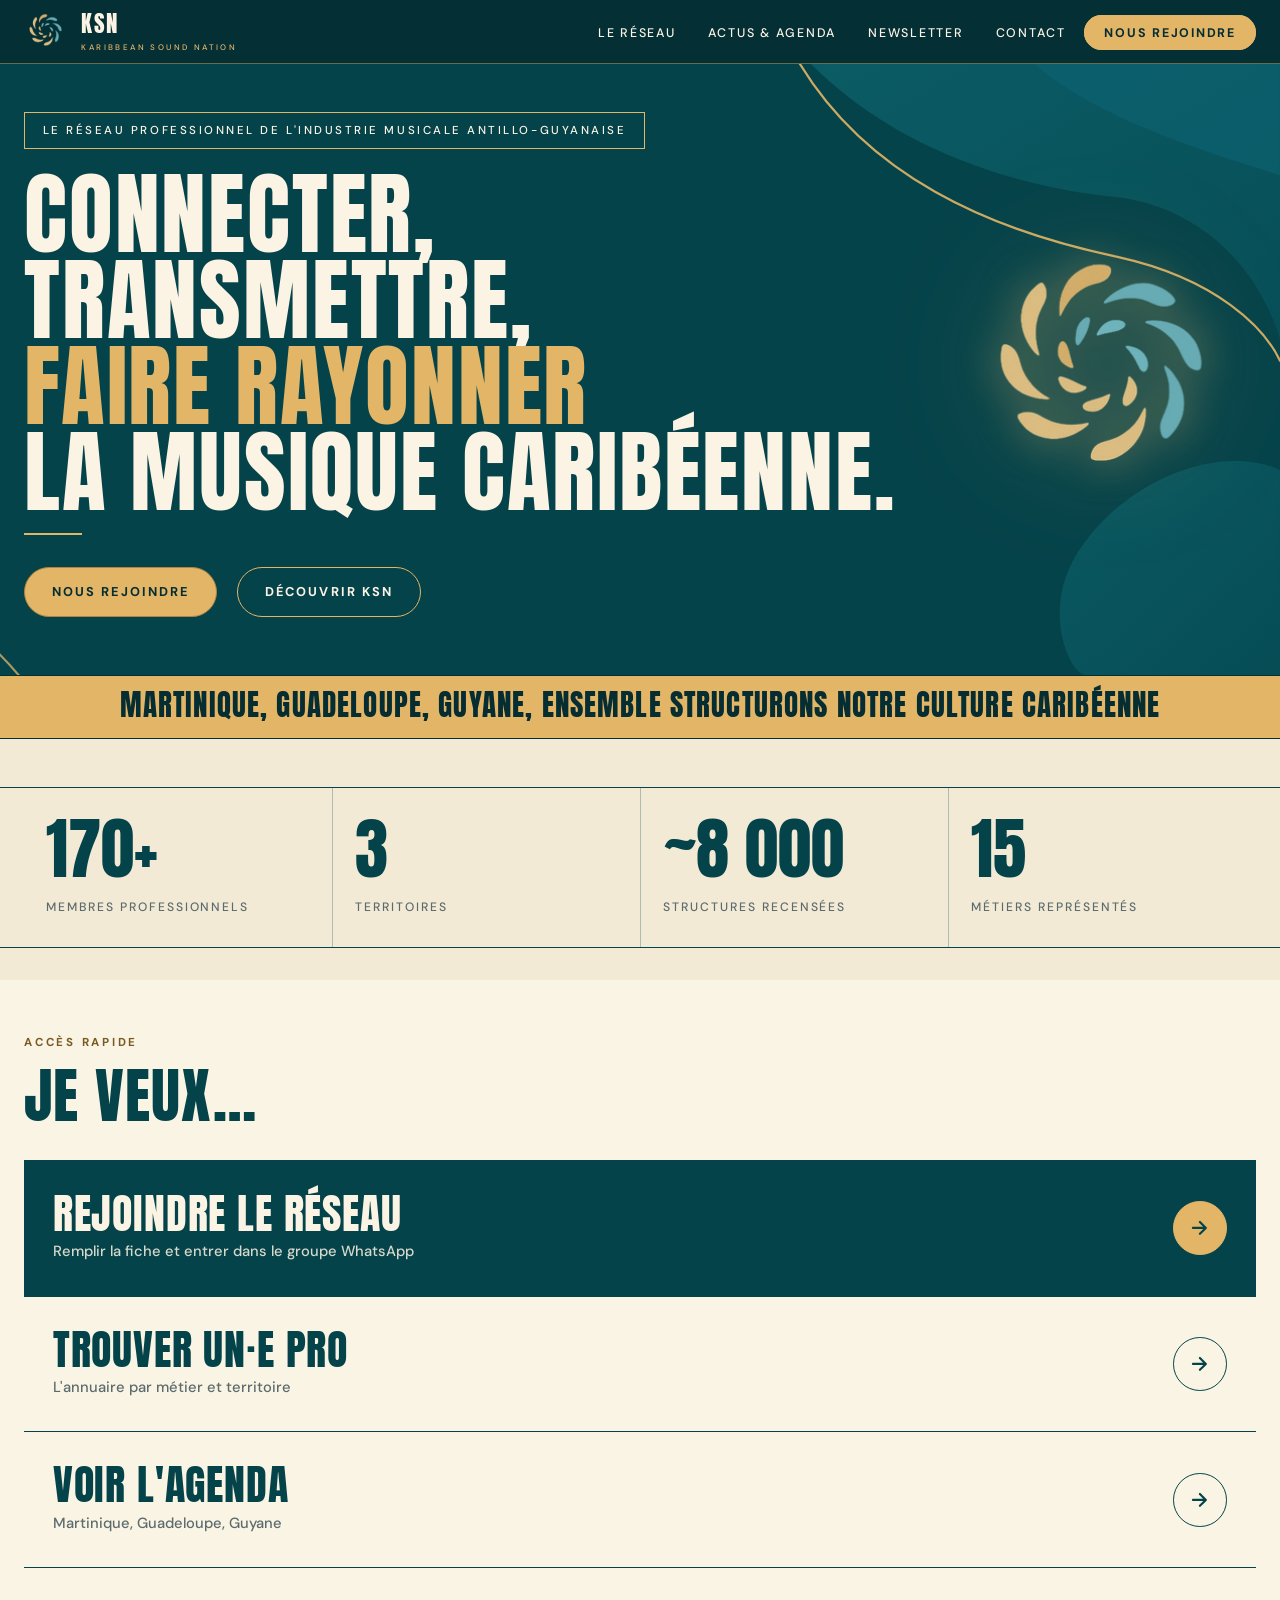
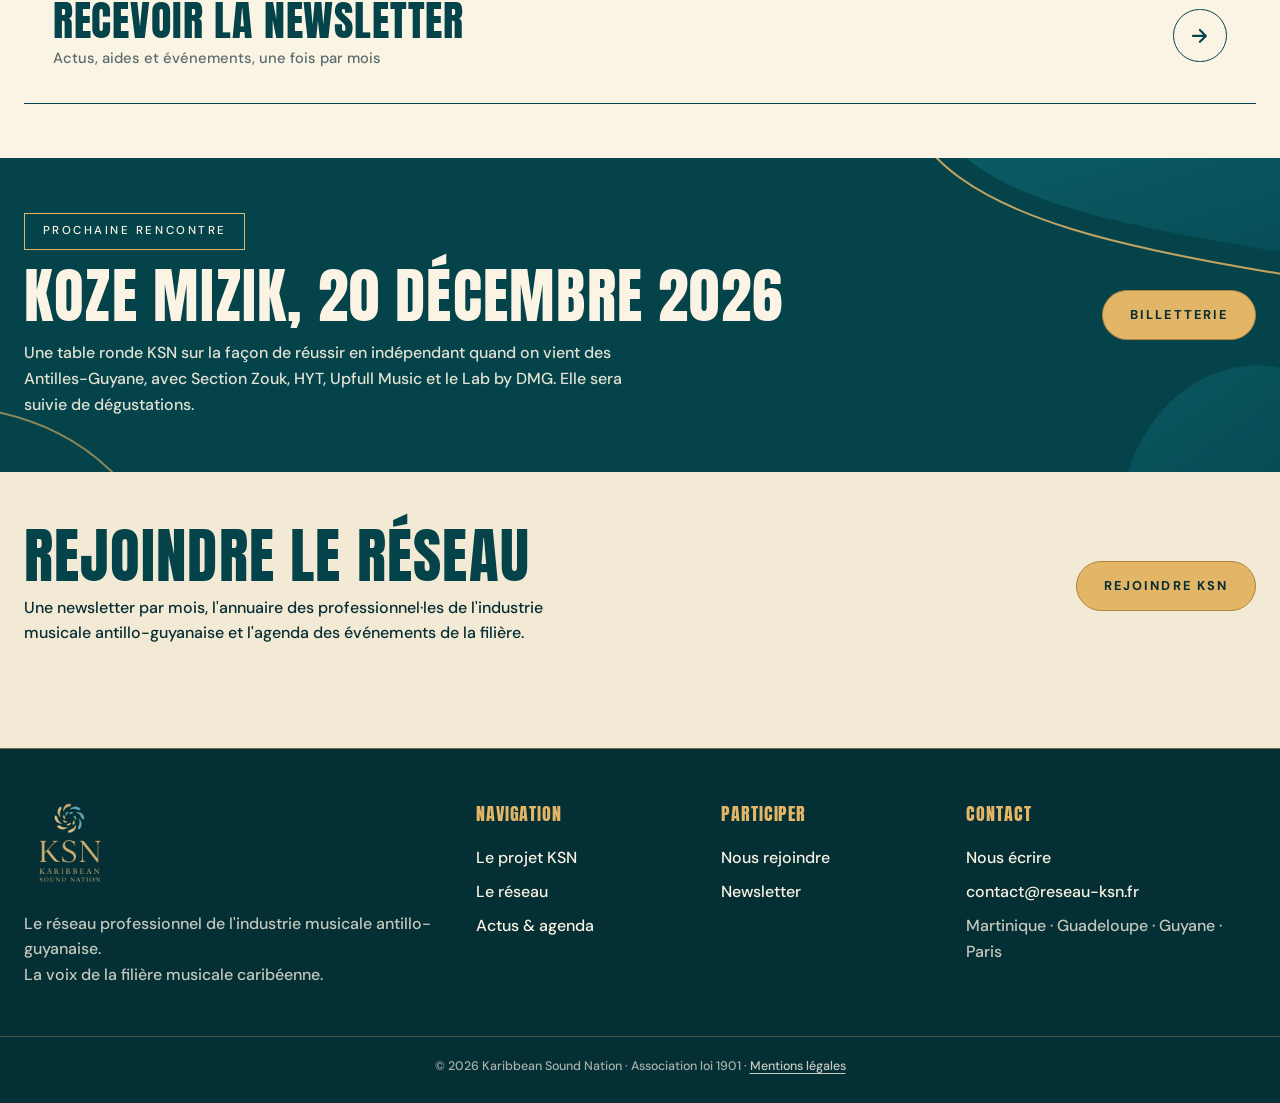
==== index.html @ 92850c6f "Mentions légales : téléphone de l'association, page ouverte à l'indexation et reliée depuis les pied" ====
<!DOCTYPE html>
<html lang="fr">
<head>
<meta charset="UTF-8">
<meta name="viewport" content="width=device-width, initial-scale=1, viewport-fit=cover">
<meta name="theme-color" content="#042F35">
<title>KSN, Karibbean Sound Nation | Le réseau professionnel de l'industrie musicale antillo-guyanaise</title>
<meta name="description" content="KSN, Karibbean Sound Nation : le réseau professionnel de l'industrie musicale antillo-guyanaise. Plus de 170 membres sur trois territoires.">
<link rel="icon" type="image/png" href="assets/favicon.png">
<link rel="apple-touch-icon" href="assets/apple-touch-icon.png">
<link rel="preconnect" href="https://fonts.googleapis.com">
<link rel="preconnect" href="https://fonts.gstatic.com" crossorigin>
<link href="https://fonts.googleapis.com/css2?family=Anton&family=DM+Sans:wght@500;700&display=swap" rel="stylesheet">
<link rel="stylesheet" href="css/style.css?v=20261118c">
<!-- Statistiques de visites Vercel (sans cookie) -->
<script>window.va=window.va||function(){(window.vaq=window.vaq||[]).push(arguments);};</script>
<script defer src="/_vercel/insights/script.js"></script>
</head>
<body>

<header>
  <div class="nav">
    <a class="brand" href="index.html">
      <img src="assets/logo-mark-120-light.png" width="45" height="42" alt="Logo KSN">
      <span class="brand-name">KSN<span class="brand-sub">Karibbean Sound Nation</span></span>
    </a>
    <button class="burger" aria-label="Menu" aria-expanded="false" aria-controls="menu">☰</button>
    <nav>
      <ul id="menu">
        <li><a href="reseau.html">Le Réseau</a></li>
        <li><a href="actus.html">Actus &amp; Agenda</a></li>
        <li><a href="newsletter.html">Newsletter</a></li>
        <li><a href="contact.html">Contact</a></li>
        <li><a class="btn-nav" href="nous-rejoindre.html">Nous rejoindre</a></li>
      </ul>
    </nav>
  </div>
</header>

<div class="hero">
  <img class="hero-spiral" src="assets/logo-mark-light.png" alt="">
  <div class="container hero-inner">
    <p class="eyebrow">Le réseau professionnel de l'industrie musicale <span style="white-space:nowrap">antillo-guyanaise</span></p>
    <h1 class="h1-wide">Connecter, transmettre,<br><em>faire rayonner</em><br>la musique caribéenne.</h1>
    <a class="btn btn-gold" href="nous-rejoindre.html">Nous rejoindre</a>
    <a class="btn btn-outline" href="ksn.html">Découvrir KSN</a>
  </div>
</div>

<div class="marquee">
  <div class="marquee-track"><span>Martinique, Guadeloupe, Guyane, ensemble structurons notre culture caribéenne</span></div>
</div>

<div class="stats">
  <div class="container stats-grid">
    <div class="stat"><b>170+</b><span>membres professionnels</span></div>
    <div class="stat"><b>3</b><span>territoires</span></div>
    <div class="stat"><b>~8&nbsp;000</b><span>structures recensées</span></div>
    <div class="stat"><b>15</b><span>métiers représentés</span></div>
  </div>
</div>

<section class="seeking" aria-labelledby="seeking-titre">
  <div class="container">
    <p class="seeking-eyebrow">Accès rapide</p>
    <h2 class="seeking-title" id="seeking-titre">Je veux…</h2>
    <ul class="seeking-list">
      <li class="seek-item">
        <a class="seek seek--featured" href="nous-rejoindre.html">
          <span class="seek-body">
            <span class="seek-name">Rejoindre le réseau</span>
            <span class="seek-desc">Remplir la fiche et entrer dans le groupe WhatsApp</span>
          </span>
          <span class="seek-arrow" aria-hidden="true"><svg viewBox="0 0 24 24" focusable="false"><path d="M5 12h13M12 6l6 6-6 6" fill="none" stroke="currentColor" stroke-width="2.2" stroke-linecap="round" stroke-linejoin="round"/></svg></span>
        </a>
      </li>
      <li class="seek-item">
        <a class="seek" href="reseau.html">
          <span class="seek-body">
            <span class="seek-name">Trouver un·e pro</span>
            <span class="seek-desc">L'annuaire par métier et territoire</span>
          </span>
          <span class="seek-arrow" aria-hidden="true"><svg viewBox="0 0 24 24" focusable="false"><path d="M5 12h13M12 6l6 6-6 6" fill="none" stroke="currentColor" stroke-width="2.2" stroke-linecap="round" stroke-linejoin="round"/></svg></span>
        </a>
      </li>
      <li class="seek-item">
        <a class="seek" href="actus.html#agenda">
          <span class="seek-body">
            <span class="seek-name">Voir l'agenda</span>
            <span class="seek-desc">Martinique, Guadeloupe, Guyane</span>
          </span>
          <span class="seek-arrow" aria-hidden="true"><svg viewBox="0 0 24 24" focusable="false"><path d="M5 12h13M12 6l6 6-6 6" fill="none" stroke="currentColor" stroke-width="2.2" stroke-linecap="round" stroke-linejoin="round"/></svg></span>
        </a>
      </li>
      <li class="seek-item">
        <a class="seek" href="newsletter.html">
          <span class="seek-body">
            <span class="seek-name">Recevoir la newsletter</span>
            <span class="seek-desc">Actus, aides et événements, une fois par mois</span>
          </span>
          <span class="seek-arrow" aria-hidden="true"><svg viewBox="0 0 24 24" focusable="false"><path d="M5 12h13M12 6l6 6-6 6" fill="none" stroke="currentColor" stroke-width="2.2" stroke-linecap="round" stroke-linejoin="round"/></svg></span>
        </a>
      </li>
    </ul>
  </div>
</section>

<section class="band">
  <div class="container">
    <div>
      <p class="eyebrow">Prochaine rencontre</p>
      <h2>KOZE MIZIK, <span style="white-space:nowrap">20 décembre 2026</span></h2>
      <p style="max-width:56ch;margin:1rem 0 0">Une table ronde KSN sur la façon de réussir en indépendant quand on vient des Antilles-Guyane, avec Section Zouk, HYT, Upfull Music et le Lab by DMG. Elle sera suivie de dégustations.</p>
    </div>
    <a class="btn btn-gold" href="https://linktr.ee/karibbeansoundnation" target="_blank" rel="noopener noreferrer">Billetterie</a>
  </div>
</section>

<section class="band-gold band-beige">
  <div class="container">
    <div>
      <h2>Rejoindre le réseau</h2>
      <p>Une newsletter par mois, l'annuaire des professionnel·les de l'industrie musicale antillo-guyanaise et l'agenda des événements de la filière.</p>
    </div>
    <a class="btn" href="nous-rejoindre.html">Rejoindre KSN</a>
  </div>
</section>

<footer>
  <div class="container">
    <div>
      <img src="assets/logo-ksn-300-light.png" width="74" height="74" alt="KSN, Karibbean Sound Nation">
      <p>Le réseau professionnel de l'industrie musicale antillo-guyanaise.<br>La voix de la filière musicale caribéenne.</p>
    </div>
    <div>
      <h4>Navigation</h4>
      <ul>
        <li><a href="ksn.html">Le projet KSN</a></li>
        <li><a href="reseau.html">Le réseau</a></li>
        <li><a href="actus.html">Actus &amp; agenda</a></li>
      </ul>
    </div>
    <div>
      <h4>Participer</h4>
      <ul>
        <li><a href="nous-rejoindre.html">Nous rejoindre</a></li>
        <li><a href="newsletter.html">Newsletter</a></li>
      </ul>
    </div>
    <div>
      <h4>Contact</h4>
      <ul>
        <li><a href="contact.html">Nous écrire</a></li>
        <li><a href="mailto:contact@reseau-ksn.fr">contact@reseau-ksn.fr</a></li>
        <li>Martinique · Guadeloupe · Guyane · Paris</li>
      </ul>
    </div>
  </div>
  <div class="foot-bottom">© 2026 Karibbean Sound Nation · Association loi 1901 · <a href="mentions-legales.html">Mentions légales</a></div>
</footer>

<script src="js/main.js?v=20261118d"></script>
</body>
</html>
---- css/style.css ----
/* ============================================================
   KSN — Karibbean Sound Nation
   Identité des visuels KSN : vert pétrole profond, crème, or.
   · titres en Anton compressée (typo d'origine du site), libellés en capitales espacées (DM Sans)
   · filets or fins, encadrés à angles droits, formes organiques du logo
   · l'or est le seul accent : aucune couleur chaude vive
   · sobre : pas d'animation décorative (ni apparition au scroll, ni compteurs, ni bandeau défilant)
   ============================================================ */

:root {
  --ink: #062D32;          /* texte, fonds les plus sombres */
  --teal: #05434A;         /* vert pétrole des visuels KSN */
  --teal-deep: #042F35;    /* en-tête, pied de page */
  --teal-mid: #17606B;
  --gold: #E3B567;         /* or des visuels : sur fond sombre, boutons */
  --gold-deep: #B08440;    /* filets et grands chiffres sur fond clair */
  --gold-ink: #7A5A24;     /* texte or sur fond clair (5,4:1) */
  --gold-pale: #F1E2BC;    /* fond des tags */
  --cream: #FBF3E3;        /* texte sur fond sombre */
  --pumice: #F3EAD6;       /* canevas de page */
  --paper: #FAF4E4;        /* bande « Je veux… » */
  --limestone: #FCF8EE;    /* cartes */
  --muted: #5C6B6D;        /* textes secondaires (5,2:1 sur crème) */
  --line: rgba(5, 67, 74, .28);
  --display: "Anton", "Arial Narrow", sans-serif;   /* typo d'origine du site : titres, chiffres, marque */
  --sans: "DM Sans", "Segoe UI", system-ui, sans-serif;
  --ease-out: cubic-bezier(.16, 1, .3, 1);

  /* Contexte clair par défaut ; les zones sombres redéfinissent ces variables */
  --on: var(--ink);        /* texte courant */
  --head: var(--teal);     /* titres */
  --edge: var(--teal);     /* filets, encadrés */
  --edge-fg: var(--cream); /* texte posé sur un fond --edge */
  --rule: var(--gold-deep);/* petit filet sous les titres */
  --hov: var(--teal);      /* survol des boutons pleins */
  --hov-fg: var(--cream);

  --r-card: 22px;            /* cartes et tuiles : grands arrondis */
  --r-btn: 999px;            /* boutons en pilule */
  --r-tag: 999px;            /* étiquettes et puces en pilule */
  --r-field: 14px;           /* champs de saisie : coins doux, pas en pilule (le champ texte est haut) */
  --sec-y: 3.4rem;        /* respiration verticale d'une section (réduite sur mobile) */
}
.hero, .band, .band-gold, header, footer {
  --on: var(--cream); --head: var(--cream); --edge: var(--gold); --edge-fg: var(--ink);
  --rule: var(--gold); --hov: var(--cream); --hov-fg: var(--ink);
}
.band-gold.band-beige {
  --on: var(--ink); --head: var(--teal); --edge: var(--teal); --edge-fg: var(--cream);
  --rule: var(--gold-deep); --hov: var(--teal); --hov-fg: var(--cream);
}
[hidden] { display: none !important; }
:focus-visible { outline: 3px solid var(--edge); outline-offset: 3px; }

* { margin: 0; padding: 0; box-sizing: border-box; }
html {
  scroll-behavior: smooth;
  -webkit-text-size-adjust: 100%; text-size-adjust: 100%;   /* iPhone : pas de zoom auto du texte en paysage */
  -webkit-tap-highlight-color: rgba(227, 181, 103, .28);
}
body {
  font-family: var(--sans);
  font-weight: 500;
  color: var(--ink);
  background: var(--pumice);
  line-height: 1.6;
  font-size: 1rem;
  overflow-x: hidden;
}
img { max-width: 100%; display: block; }
a { color: var(--ink); }

/* Titres : Anton compressée, capitales, petit filet or sous le titre du héro */
h1, h2, h3 {
  font-family: var(--display); font-weight: 400; text-transform: uppercase;
  letter-spacing: .02em; line-height: .97;
  color: var(--head); text-wrap: balance;
}
h1 { font-size: clamp(2.6rem, 7vw, 6rem); line-height: .96; }
h2 { font-size: clamp(2.2rem, 5.5vw, 3.8rem); margin-bottom: 1.2rem; }
h3 { font-size: clamp(1.35rem, 2.4vw, 1.8rem); margin-bottom: .5rem; line-height: 1.05; }
.hero h1::after {
  content: ""; display: block; width: 3.6rem; height: 2px;
  background: var(--rule); margin-top: 1.1rem;
}

/* Eyebrow : encadré fin à angles droits, capitales très espacées (comme « EN NOVEMBRE ») */
.eyebrow {
  display: inline-block; max-width: 100%;
  color: var(--on); background: transparent;
  font-size: .72rem; font-weight: 500; text-transform: uppercase;
  letter-spacing: .22em; line-height: 1.5; padding: .55rem 1.1rem;
  border: 1.5px solid var(--edge); border-radius: 0;
  margin-bottom: 1.4rem;
}

.container {
  max-width: 1280px; margin: 0 auto;
  /* env() : respecte l'encoche de l'iPhone en mode paysage */
  padding-left: max(1.5rem, env(safe-area-inset-left));
  padding-right: max(1.5rem, env(safe-area-inset-right));
}
section { padding: var(--sec-y) 0; }
.sec-flush { padding-bottom: 0; }   /* la section suivante apporte déjà sa respiration du haut */

/* ---------- En-tête : bandeau vert pétrole, filet or ---------- */
header {
  background: var(--teal-deep); position: sticky; top: 0; z-index: 50;
  padding-top: env(safe-area-inset-top);
  border-bottom: 1px solid rgba(227, 181, 103, .45);
}
.nav {
  max-width: 1280px; margin: 0 auto; padding: .65rem max(1.5rem, env(safe-area-inset-right)) .65rem max(1.5rem, env(safe-area-inset-left));
  display: flex; align-items: center; justify-content: space-between; gap: 1rem;
}
.brand { display: flex; align-items: center; gap: .75rem; text-decoration: none; }
.brand img { height: 42px; width: auto; }
.brand-name {
  font-family: var(--display); font-weight: 400; font-size: 1.45rem; color: var(--cream);
  letter-spacing: .06em; line-height: 1;
}
.brand-sub {
  display: block; margin-top: .45rem; font-family: var(--sans); font-size: .5rem; font-weight: 500;
  letter-spacing: .3em; text-transform: uppercase; color: var(--gold);
}
nav ul { list-style: none; display: flex; gap: .3rem; align-items: center; }
nav a {
  text-decoration: none; color: var(--cream);
  font-size: .78rem; font-weight: 500; text-transform: uppercase; letter-spacing: .14em;
  padding: .5rem .85rem; border-radius: var(--r-btn); white-space: nowrap;
  transition: color .2s, box-shadow .2s;
}
/* Entre 901 et 1100 px : liens un peu resserrés pour que « Nous rejoindre » tienne sur une ligne */
@media (min-width: 901px) and (max-width: 1100px) {
  nav ul { gap: .1rem; }
  nav a { padding: .5rem .55rem; letter-spacing: .1em; }
  .btn-nav { padding: .55rem .9rem !important; }
}
@media (hover: hover) { nav a:hover { color: var(--gold); } }
nav a.active { color: var(--gold); box-shadow: inset 0 -2px 0 var(--gold); border-radius: 0; }
.btn-nav {
  background: var(--gold); color: var(--ink) !important;
  padding: .55rem 1.2rem !important; font-weight: 700;
  border: 1.5px solid var(--gold); border-radius: var(--r-btn) !important;
}
.btn-nav.active { background: var(--cream); color: var(--ink) !important; box-shadow: none; }
@media (hover: hover) { .btn-nav:hover { background: var(--cream); color: var(--ink) !important; border-color: var(--cream); } }
.burger {
  display: none; background: none; color: var(--cream); cursor: pointer;
  border: 1px solid rgba(227, 181, 103, .6); border-radius: var(--r-btn); font-size: 1.5rem;
}

/* ---------- Boutons : capitales espacées, angles droits ---------- */
.btn {
  display: inline-block; text-decoration: none; cursor: pointer;
  font-family: var(--sans); font-weight: 700; font-size: .8rem;
  text-transform: uppercase; letter-spacing: .16em; line-height: 1.4;
  background: var(--gold); color: var(--ink);
  border-radius: var(--r-btn); padding: .95rem 1.7rem;
  border: 1.5px solid var(--gold-deep);
  transition: background .2s, color .2s, border-color .2s;
}
@media (hover: hover) { .btn:hover { background: var(--hov); color: var(--hov-fg); border-color: var(--hov); } }
.btn-outline { background: transparent; color: var(--on); border-color: var(--edge); }
@media (hover: hover) { .btn-outline:hover { background: var(--edge); color: var(--edge-fg); border-color: var(--edge); } }
.btn-sm { padding: .65rem 1.1rem; font-size: .72rem; }

/* ---------- Hero : vert pétrole, formes et filets des visuels KSN, logo en surbrillance ---------- */
.hero {
  background: var(--teal) url("../assets/deco-hero.svg") right center / cover no-repeat;
  color: var(--on);
  padding: 3rem 0 3.6rem; position: relative; overflow: hidden;
}
.hero h1 { max-width: 16ch; }
.hero h1.h1-wide { max-width: none; }   /* accueil : 3 lignes voulues (sauts de ligne dans le HTML) */
.hero h1 em { font-style: normal; color: var(--gold); }
.hero p.lead {
  max-width: 52ch; font-size: 1.15rem; margin: 1.6rem 0 2.2rem;
  color: rgba(251, 243, 227, .88);
}
/* Logo spirale à droite, en surbrillance dorée, sans bloc de fond */
.hero-spiral {
  position: absolute; right: 2.5vw; top: 50%; transform: translateY(-50%);
  width: clamp(220px, 22vw, 320px); pointer-events: none; z-index: 1;
  filter: drop-shadow(0 0 20px rgba(227, 181, 103, .5)) drop-shadow(0 0 54px rgba(227, 181, 103, .32));
}
.hero-inner { position: relative; z-index: 2; }
@media (min-width: 641px) {
  /* le texte s'arrête avant le logo */
  .hero-inner { padding-right: calc(clamp(220px, 22vw, 320px) + 3vw); }
}
/* Sans paragraphe d'intro (accueil) : les boutons suivent directement le titre */
.hero h1 + .btn { margin-top: 2rem; }
.hero .btn + .btn { margin-left: 1rem; }
/* Hero avec chapeau (page « Le réseau ») : sous le texte, la même marge qu'au-dessus du premier titre de la page */
.hero.hero--compact { padding-bottom: var(--sec-y); }
.hero.hero--compact p.lead { margin-bottom: 0; }

/* ---------- Bandeau or : la phrase de KSN, fixe ---------- */
.marquee {
  background: var(--gold); color: var(--ink);
  padding: .8rem max(1.5rem, env(safe-area-inset-left)) .8rem max(1.5rem, env(safe-area-inset-right));
  text-align: center;
  border-block: 1px solid var(--teal-deep);
}
.marquee-track span {
  font-family: var(--display); font-weight: 400; text-transform: uppercase;
  font-size: clamp(1.15rem, 2.4vw, 1.8rem); letter-spacing: .04em; line-height: 1.2;
}

/* ---------- Chiffres clés : une rangée entre deux filets, sans cartes ---------- */
.stats { background: var(--pumice); padding: 3rem 0 2rem; }
.stats-grid {
  display: grid; grid-template-columns: repeat(4, 1fr);
  border-top: 1.5px solid var(--teal); border-bottom: 1.5px solid var(--teal);
}
.stat { padding: 1.8rem 1.4rem; border-left: 1px solid var(--line); }
.stat:first-child { border-left: 0; }
.stat b {
  font-family: var(--display); font-weight: 400; font-size: clamp(2.8rem, 5.2vw, 4.4rem);
  color: var(--teal); display: block; line-height: 1; margin-bottom: .6rem;
}
.stat span { font-size: .76rem; font-weight: 500; text-transform: uppercase; letter-spacing: .16em; color: var(--muted); }

/* ---------- Cartes : crème, filet fin ---------- */
.grid-3 { display: grid; grid-template-columns: repeat(3, 1fr); gap: 1.6rem; }
.grid-2 { display: grid; grid-template-columns: repeat(2, 1fr); gap: 1.6rem; }
.card {
  background: var(--limestone); border-radius: var(--r-card); padding: 2.2rem;
  border: 1px solid var(--line);
}
.card.petrol { --head: var(--cream); background: var(--teal); color: rgba(251, 243, 227, .9); border-color: var(--gold); }
.tag {
  display: inline-block; background: var(--gold-pale); color: var(--gold-ink);
  font-size: .68rem; font-weight: 700; text-transform: uppercase;
  letter-spacing: .16em; padding: .3rem .75rem; border-radius: var(--r-tag);
  border: 1px solid var(--gold-deep); margin-bottom: .8rem;
}

/* Lien « Lire → » en pied de carte */
.more {
  display: inline-flex; align-items: center; min-height: 44px; margin-top: .4rem;
  font-size: .76rem; font-weight: 700; text-transform: uppercase; letter-spacing: .14em;
  color: var(--teal); text-decoration: underline; text-decoration-color: var(--gold-deep);
  text-decoration-thickness: 2px; text-underline-offset: 6px;
}
@media (hover: hover) { a.more:hover { color: var(--gold-ink); } }

/* ---------- Liste éditoriale « Je veux… » ---------- */
.seeking { background: var(--paper); color: var(--teal); }
.seeking-eyebrow {
  font-size: .72rem; font-weight: 700; text-transform: uppercase;
  letter-spacing: .24em; color: var(--gold-ink); margin-bottom: .8rem;
}
.seeking-title {
  font-family: var(--display); font-weight: 400; text-transform: uppercase;
  color: var(--teal); letter-spacing: .02em; line-height: .97;
  font-size: clamp(2.2rem, 5.5vw, 3.8rem); margin-bottom: 2.2rem;
}
.seeking-list { list-style: none; margin: 0; padding: 0; border-top: 1.5px solid var(--teal); }
.seek-item { border-bottom: 1.5px solid var(--teal); }

/* La ligne entière est cliquable */
.seek {
  display: grid; grid-template-columns: 1fr auto; align-items: center;
  gap: clamp(1rem, 3vw, 2.4rem); padding: clamp(1.3rem, 2.6vw, 2rem) clamp(1rem, 2.4vw, 1.8rem);
  text-decoration: none; color: var(--teal); background: transparent;
  transition: background .35s var(--ease-out), color .35s var(--ease-out);
}
.seek-body { display: flex; flex-direction: column; gap: .3rem; }
.seek-name {
  font-family: var(--display); font-weight: 400; text-transform: uppercase;
  letter-spacing: .02em; line-height: 1.02; color: inherit;
  font-size: clamp(1.5rem, 3.6vw, 2.6rem);
}
.seek-desc { font-size: clamp(.92rem, 1.1vw, 1.05rem); color: var(--muted); transition: color .35s var(--ease-out); }
.seek-arrow {
  width: clamp(44px, 4.2vw, 56px); height: clamp(44px, 4.2vw, 56px); flex: none;
  border-radius: 50%; border: 1.5px solid currentColor;
  display: grid; place-items: center; color: inherit;
  transition: background .35s var(--ease-out), color .35s var(--ease-out),
              border-color .35s var(--ease-out), transform .35s var(--ease-out);
}
.seek-arrow svg { width: 46%; height: 46%; }

/* Ligne mise en avant (01) + état survolé : fond pétrole, texte crème, or */
.seek--featured,
.seek:hover,
.seek:focus-visible {
  background: var(--teal); color: var(--cream);
}
.seek--featured .seek-desc,
.seek:hover .seek-desc,
.seek:focus-visible .seek-desc { color: rgba(251, 243, 227, .85); }
.seek--featured .seek-arrow,
.seek:hover .seek-arrow,
.seek:focus-visible .seek-arrow {
  background: var(--gold); border-color: var(--gold); color: var(--teal);
}
.seek:hover .seek-arrow, .seek:focus-visible .seek-arrow { transform: translateX(6px); }
.seek:focus-visible { outline: 3px solid var(--gold); outline-offset: -3px; }

@media (prefers-reduced-motion: reduce) {
  .seek, .seek-desc, .seek-arrow { transition: none; }
}

/* ---------- Bandeaux pleine largeur ---------- */
.band, .band-gold {
  background: var(--teal) url("../assets/deco-band.svg") right center / cover no-repeat;
  color: rgba(251, 243, 227, .9);
}
.band .container, .band-gold .container {
  display: flex; flex-wrap: wrap; align-items: center;
  justify-content: space-between; gap: 1.6rem; text-align: left;
}
.band h2, .band-gold h2 { margin-bottom: .6rem; }
.band .eyebrow { margin-bottom: 1rem; }
.band p { max-width: 56ch; }
.band .btn, .band-gold .btn { flex-shrink: 0; margin: 0; }
.band > .container > div:first-child, .band-gold > .container > div:first-child { flex: 1 1 480px; }
.band-gold p { max-width: 52ch; margin: 0 !important; }
.band-gold .ksn-form { flex: 0 1 460px; margin: 0; }
/* Variante claire (accueil) : fond crème pour alterner avec le bandeau sombre au-dessus */
.band-gold.band-beige { background: var(--pumice); color: var(--ink); }

/* ---------- Piliers ---------- */
.pillar { text-align: left; padding: 2.2rem; }
.pillar .num {
  display: block; margin-bottom: .9rem;
  font-family: var(--display); font-weight: 400; font-size: 1.2rem; letter-spacing: .12em; color: var(--gold-ink);
}

/* ---------- Listes stylées ---------- */
.check { list-style: none; }
.check li { padding-left: 1.7rem; position: relative; margin-bottom: .6rem; }
.check li::before { content: "→"; position: absolute; left: 0; color: var(--gold-ink); font-weight: 700; }

/* ---------- Timeline ---------- */
.timeline { display: grid; grid-template-columns: repeat(3, 1fr); gap: 1.1rem; margin-top: 2rem; }
.tl-item {
  background: var(--limestone); border-radius: var(--r-card); padding: 2rem;
  border: 1px solid var(--line);
}
.tl-item .year {
  font-family: var(--display); font-weight: 400; font-size: clamp(2.6rem, 5vw, 4rem);
  color: var(--gold-deep); line-height: 1; margin: .3rem 0 .7rem;
}

/* ---------- Équipe ---------- */
.team { display: grid; grid-template-columns: repeat(4, 1fr); gap: 1.6rem 1.4rem; }
.member { text-align: left; border-top: 2px solid var(--gold-deep); padding: 1rem 0 0; }
.member b { font-family: var(--display); font-weight: 400; text-transform: uppercase; font-size: 1.05rem; letter-spacing: .03em; color: var(--teal); display: block; line-height: 1.25; margin-bottom: .2rem; }
.member span { font-size: .72rem; font-weight: 500; text-transform: uppercase; letter-spacing: .18em; color: var(--gold-ink); }

/* ---------- Annuaire : fiches claires, étiquettes de secteur ---------- */
.filters {
  display: flex; flex-wrap: wrap; align-items: center; gap: .7rem; scroll-margin-top: 6rem;
  margin: 1.8rem 0 1.4rem; padding: 1rem;
  background: var(--limestone); border: 1px solid var(--line); border-radius: var(--r-card);
}
.filters select, .filters input {
  font-family: var(--sans); font-weight: 500; font-size: 1rem;   /* 16 px mini : évite le zoom auto d'iOS au focus */
  border-radius: var(--r-field); border: 1.5px solid var(--teal); background: #fff; color: var(--ink);
  transition: background .2s, box-shadow .2s;
}
.filters select { flex: 0 1 17rem; min-width: 0; padding: .8rem 1.2rem; }
@media (hover: hover) { .filters select:hover { background: var(--cream); } }
.filters input:focus, .filters select:focus { outline: none; box-shadow: 0 0 0 3px rgba(227, 181, 103, .6); }
.filters-search { position: relative; display: block; flex: 1 1 16rem; min-width: 0; }
.filters-search svg {
  position: absolute; left: 1rem; top: 50%; transform: translateY(-50%); width: 18px; height: 18px;
  stroke: var(--teal); fill: none; stroke-width: 2; stroke-linecap: round; pointer-events: none;
}
.filters-search input { width: 100%; padding: .8rem .7rem .8rem 2.7rem; -webkit-appearance: none; appearance: none; }
.annuaire-count { margin: 0 0 .8rem; font-size: .76rem; font-weight: 700; text-transform: uppercase; letter-spacing: .16em; color: var(--gold-ink); }
.annuaire { list-style: none; margin: 0; padding: 0; display: grid; gap: 1rem; }
.membre-card {
  display: grid; grid-template-columns: minmax(12rem, 17rem) minmax(0, 1fr); gap: .6rem 2.2rem; align-items: start;
  padding: 1.5rem 1.7rem; background: var(--limestone); border: 1px solid var(--line); border-radius: var(--r-card);
}
.membre-card[hidden] { display: none; }
.membre-id, .membre-corps { min-width: 0; }
.membre-card b { font-family: var(--display); font-weight: 400; text-transform: uppercase; font-size: 1.5rem; letter-spacing: .03em; color: var(--teal); display: block; line-height: 1.1; overflow-wrap: anywhere; }
.membre-card .ville { display: flex; align-items: center; gap: .4rem; margin-top: .5rem; font-size: .88rem; font-weight: 500; color: var(--gold-ink); }
.membre-card .ville::before {
  content: ""; flex: 0 0 auto; width: 15px; height: 15px; background: var(--gold-deep);
  -webkit-mask: url("data:image/svg+xml,%3Csvg xmlns='http://www.w3.org/2000/svg' viewBox='0 0 24 24' fill='none' stroke='%23000' stroke-width='2' stroke-linejoin='round'%3E%3Cpath d='M12 21s-7-6.2-7-11a7 7 0 0114 0c0 4.8-7 11-7 11z'/%3E%3Ccircle cx='12' cy='10' r='2.5'/%3E%3C/svg%3E") center / contain no-repeat;
  mask: url("data:image/svg+xml,%3Csvg xmlns='http://www.w3.org/2000/svg' viewBox='0 0 24 24' fill='none' stroke='%23000' stroke-width='2' stroke-linejoin='round'%3E%3Cpath d='M12 21s-7-6.2-7-11a7 7 0 0114 0c0 4.8-7 11-7 11z'/%3E%3Ccircle cx='12' cy='10' r='2.5'/%3E%3C/svg%3E") center / contain no-repeat;
}
.membre-tags { display: flex; flex-wrap: wrap; gap: .4rem; margin: 0 0 .7rem; }
.membre-tags .tag { margin: 0; }
.membre-role { margin: 0; font-size: 1rem; line-height: 1.55; }
.annuaire-empty { margin-top: 1.4rem; }
.annuaire-empty[hidden] { display: none; }
@media (max-width: 700px) {
  .filters { padding: .8rem; }
  .membre-card { grid-template-columns: minmax(0, 1fr); gap: .5rem; padding: 1.3rem 1.2rem; }
}

/* Pages de l'annuaire */
.pager { display: flex; align-items: center; justify-content: center; flex-wrap: wrap; gap: .5rem; margin-top: 1.8rem; }
.pager[hidden] { display: none; }
.pager button {
  font: inherit; font-size: .9rem; font-weight: 700; color: var(--teal); cursor: pointer;
  min-width: 44px; min-height: 44px; padding: .4rem .9rem; border-radius: var(--r-field);
  border: 1.5px solid var(--teal); background: transparent;
}
@media (hover: hover) { .pager button:not(:disabled):not([aria-current]):hover { background: var(--gold-pale); } }
.pager button[aria-current] { background: var(--teal); color: var(--cream); cursor: default; }
.pager button:disabled { opacity: .35; cursor: default; }
.pager button:focus-visible { outline: none; box-shadow: 0 0 0 3px rgba(227, 181, 103, .6); }
.pager-nums { display: flex; align-items: center; gap: .5rem; }
.pager-nums span { color: var(--gold-ink); font-weight: 700; padding: 0 .1rem; }
.pager-info { display: none; font-size: .8rem; font-weight: 700; text-transform: uppercase; letter-spacing: .12em; color: var(--gold-ink); }
@media (max-width: 640px) {
  .pager { justify-content: space-between; }
  .pager-nums { display: none; }
  .pager-info { display: block; }
}

/* Annuaire en construction : compteur de membres référencés et jauge vers l'objectif */
.build { margin-top: 2rem; text-align: center; }
.build h3 { margin-bottom: 1.4rem; }
.build-figures {
  display: flex; justify-content: space-between; align-items: flex-end; gap: 1rem;
  max-width: 34rem; margin: 0 auto 1rem; text-align: left;
}
.build-fig { display: flex; flex-direction: column; gap: .4rem; }
.build-goal { text-align: right; }
.build-fig b {
  font-family: var(--display); font-weight: 400; line-height: 1;
  font-size: clamp(3.2rem, 9vw, 4.8rem); color: var(--teal);
}
.build-goal b { color: var(--gold-ink); }
.build-fig span { font-size: .74rem; font-weight: 500; text-transform: uppercase; letter-spacing: .16em; color: var(--muted); }
.build-bar {
  max-width: 34rem; height: 14px; margin: 0 auto 1.8rem;
  border: 1px solid var(--teal); border-radius: var(--r-btn); background: rgba(5, 67, 74, .07);
  padding: 2px;
}
.build-bar span {
  display: block; height: 100%; width: var(--p, 0%); background: var(--gold-deep); border-radius: inherit;
}

/* ---------- Formulaires : champs à filet pétrole, halo or au focus ---------- */
form.ksn-form { display: grid; gap: 1rem; max-width: 640px; }
form.ksn-form label {
  font-weight: 700; color: var(--on);
  font-size: .72rem; text-transform: uppercase; letter-spacing: .18em;
}
form.ksn-form input, form.ksn-form select, form.ksn-form textarea {
  width: 100%; padding: .9rem 1.2rem; border-radius: var(--r-field); margin-top: .4rem;
  border: 1.5px solid var(--teal); font-family: var(--sans); font-weight: 500;
  font-size: 1rem; background: var(--limestone); color: var(--ink);
  transition: background .2s, border-color .2s, box-shadow .2s;
}
form.ksn-form textarea { padding: 1rem 1.2rem; min-height: 110px; }
form.ksn-form input:focus, form.ksn-form select:focus, form.ksn-form textarea:focus {
  outline: none; background: #fff; border-color: var(--teal); box-shadow: 0 0 0 3px rgba(227, 181, 103, .7);
}
/* iOS : retire l'ombre interne et les coins arrondis par défaut des champs texte */
form.ksn-form input, form.ksn-form textarea { -webkit-appearance: none; appearance: none; }

/* ---------- Actus ---------- */
.actu-date { font-size: .72rem; font-weight: 700; color: var(--muted); letter-spacing: .16em; text-transform: uppercase; }
.badge {
  display: inline-block; font-size: .66rem; font-weight: 700;
  letter-spacing: .16em; text-transform: uppercase;
  padding: .3rem .8rem; border-radius: var(--r-tag); margin-bottom: .6rem;
  border: 1px solid var(--teal);
}
.badge.ksn { background: var(--gold); color: var(--ink); border-color: var(--gold-deep); }
.badge.membres { background: var(--teal); color: var(--cream); }
.badge.filiere { background: transparent; color: var(--teal); }

/* Cartes d'actus : le lien « → » reste calé en bas, quelle que soit la longueur du texte */
.news { display: flex; flex-direction: column; }
.news .badge { align-self: flex-start; }
.news p:not(.actu-date) { margin-bottom: .6rem; }
.news .more { margin-top: auto; align-self: flex-start; }

/* ---------- Filtres d'actualités (puces) ---------- */
.chips { display: flex; flex-wrap: wrap; gap: .7rem; margin: 1.6rem 0 2.2rem; }
.chip {
  font-family: var(--sans); font-weight: 700; font-size: .74rem;
  text-transform: uppercase; letter-spacing: .14em;
  min-height: 44px; padding: .5rem 1.1rem; cursor: pointer;
  background: transparent; color: var(--teal);
  border: 1.5px solid var(--teal); border-radius: var(--r-tag);
  transition: background .2s, color .2s, box-shadow .2s;
}
@media (hover: hover) { .chip:hover { background: var(--gold-pale); } }
.chip[aria-pressed="true"] { background: var(--teal); color: var(--cream); box-shadow: inset 0 -3px 0 var(--gold); }

/* ---------- Agenda : une carte par événement (grosse date · catégorie · titre · bouton) ---------- */
.events { display: grid; gap: 1.4rem; margin-top: 1.6rem; }
.event {
  display: grid; grid-template-columns: 11rem 1fr auto; align-items: center; gap: 1.6rem;
  background: var(--limestone); border-radius: var(--r-card); padding: 1.3rem 1.6rem;
  border: 1px solid var(--line);
}
.event-date { display: flex; align-items: center; gap: .7rem; }
.event-date b {
  font-family: var(--display); font-weight: 400; font-size: 4.2rem; line-height: .9;
  color: var(--teal);
}
.event-date span {
  font-size: .7rem; font-weight: 700; text-transform: uppercase;
  letter-spacing: .14em; line-height: 1.5; color: var(--muted);
}
.event-date span em { display: block; font-style: normal; color: var(--gold-ink); }
.event-date.soon b { font-size: 1.7rem; line-height: 1.1; text-transform: uppercase; color: var(--gold-ink); }
.event .tag { margin-bottom: .5rem; }
.event h3 { margin: 0 0 .25rem; }
.event p { font-size: .92rem; color: var(--muted); }
.event.past { background: transparent; border-style: dashed; }
.event.past .event-date b { color: var(--muted); }

/* ---------- Footer : vert pétrole profond, titres or ---------- */
footer { background: var(--teal-deep); color: rgba(251, 243, 227, .78); padding: 3.2rem 0 calc(1.6rem + env(safe-area-inset-bottom)); margin-top: 3rem; border-top: 1px solid rgba(227, 181, 103, .45); }
footer .container { display: grid; grid-template-columns: 2fr 1fr 1fr 1.4fr; gap: 2.4rem; }
footer h4 {
  font-family: var(--display); font-weight: 400; color: var(--gold);
  font-size: 1.1rem; text-transform: uppercase; letter-spacing: .05em; margin-bottom: 1rem;
}
footer a { color: var(--cream); text-decoration: none; transition: color .2s; }
@media (hover: hover) { footer a:hover { color: var(--gold); } }
footer ul { list-style: none; }
footer li { margin-bottom: .55rem; }
footer img { height: 112px; width: 112px; margin: -.6rem 0 .5rem -.6rem; }
.foot-bottom {
  max-width: 1280px; margin: 3rem auto 0; padding: 1.3rem 1.5rem 0;
  border-top: 1px solid rgba(227, 181, 103, .3);
  font-size: .78rem; font-weight: 500; text-align: center; color: rgba(251, 243, 227, .66);
}
.foot-bottom a { color: rgba(251, 243, 227, .8); text-decoration: underline; text-underline-offset: 3px; }

@media (prefers-reduced-motion: reduce) {
  *, *::before, *::after { animation: none !important; transition: none !important; }
}

/* ---------- Responsive ---------- */
@media (max-width: 900px) {
  .grid-3, .team, .stats-grid, .timeline { grid-template-columns: repeat(2, 1fr); }
  .stat:nth-child(odd) { border-left: 0; }
  .stat:nth-child(n+3) { border-top: 1px solid var(--line); }
  footer .container { grid-template-columns: 1fr 1fr; }
  .event { grid-template-columns: 9rem 1fr; }
  .event .btn { grid-column: 1 / -1; justify-self: start; }

  /* Menu : 5 entrées, donc bouton menu dès 900 px (sinon la barre déborde sur tablette) */
  nav ul {
    display: none; position: absolute; top: calc(100% + .4rem); right: 1rem;
    width: min(22rem, calc(100% - 2rem));
    background: var(--teal); border-radius: var(--r-card); flex-direction: column;
    border: 1px solid var(--gold); box-shadow: 0 20px 40px -14px rgba(0, 0, 0, .55);
    padding: 1.2rem; gap: .5rem; align-items: stretch; text-align: center;
  }
  nav ul.open { display: flex; }
  .burger {
    width: 44px; height: 44px; display: flex; align-items: center; justify-content: center;
    font-size: 1.4rem; line-height: 1;
  }
  nav ul a { display: block; padding: .9rem 1rem; font-size: .85rem; }
  .btn-nav { padding: .9rem 1rem !important; }
}
@media (max-width: 640px) {
  .grid-2, .grid-3, .team, .stats-grid, .timeline { grid-template-columns: 1fr; }
  footer .container { grid-template-columns: 1fr; }
  .hero { padding: 3.5rem 0 4rem; }
  :root { --sec-y: 2.4rem; }
  .band .container, .band-gold .container { flex-direction: column; align-items: flex-start; }
}

/* ============================================================
   iPhone / petits écrans (≤ 640 px) — placé en dernier pour l'emporter
   ============================================================ */
@media (max-width: 640px) {
  .brand-sub { font-size: .6rem; letter-spacing: .22em; }
  .eyebrow { font-size: .68rem; letter-spacing: .16em; padding: .5rem .9rem; }

  /* Héro : le logo en surbrillance passe SOUS le texte et les boutons, à droite */
  .hero {
    padding: 1.8rem 0 8rem;
    /* décor réduit aux coins : aucun filet ne traverse le texte */
    background: url("../assets/deco-m-top.svg") right top / 100% auto no-repeat,
                url("../assets/deco-m-bottom.svg") right bottom / 100% auto no-repeat, var(--teal);
  }
  .band, .band-gold { background: var(--teal) url("../assets/deco-m-top.svg") right top / 100% auto no-repeat; }
  .band-gold.band-beige { background: var(--pumice); }
  .hero-spiral {
    width: 115px; right: 9vw; top: auto; bottom: 1.1rem; transform: none;
    filter: drop-shadow(0 0 12px rgba(227, 181, 103, .55)) drop-shadow(0 0 30px rgba(227, 181, 103, .35));
  }
  .hero h1 + .btn { margin-top: 1.8rem; }
  .hero p.lead { font-size: 1.05rem; margin: 1.4rem 0 1.8rem; }
  .hero .btn { display: block; width: 100%; text-align: center; }
  .hero .btn + .btn { margin: .75rem 0 0; }
  /* Hero compact : plus de zone vide sous le texte ; la spirale passe en haut à droite, à hauteur du libellé,
     et seul le décor du haut reste (aucun filet ne traverse le chapeau) */
  .hero.hero--compact {
    padding: 1.8rem 0 var(--sec-y);
    background: url("../assets/deco-m-top.svg") right top / 100% auto no-repeat, var(--teal);
  }
  .hero--compact .hero-spiral {
    width: 64px; top: 1.8rem; bottom: auto; right: max(1.5rem, 6vw);
    filter: drop-shadow(0 0 10px rgba(227, 181, 103, .55)) drop-shadow(0 0 24px rgba(227, 181, 103, .35));
  }

  /* Chiffres clés en 2 colonnes (au lieu d'une pile de 4 grandes cartes) */
  .stats { padding: 2rem 0 1rem; }
  .stats-grid { grid-template-columns: 1fr 1fr; gap: 0; }
  .stat { padding: 1.4rem 1.1rem; }
  .stat b { font-size: clamp(2.2rem, 11vw, 3rem); }
  .stat span { font-size: .7rem; letter-spacing: .12em; }

  /* Cartes plus compactes */
  .card, .tl-item, .pillar { padding: 1.6rem; }
  .team { grid-template-columns: 1fr 1fr; gap: 1.4rem 1rem; }
  .member b { font-size: .95rem; }

  /* Bandeaux : empilés, boutons pleine largeur (flex-basis ne doit plus jouer sur la hauteur) */
  .band .container, .band-gold .container { align-items: stretch; }
  .band > .container > div:first-child, .band-gold > .container > div:first-child { flex: none; }
  .band .container > .btn, .band-gold .container > .btn { text-align: center; }
  .band-gold .ksn-form { flex: none; width: 100%; }

  /* Agenda : date, puis titre, puis bouton pleine largeur */
  .event { grid-template-columns: 1fr; gap: 1rem; padding: 1.2rem; }
  .event-date b { font-size: 3.4rem; }
  .event .btn { justify-self: stretch; text-align: center; }
  .chips { gap: .5rem; }
  .chip { padding: .5rem .75rem; font-size: .7rem; letter-spacing: .1em; }

  /* Formulaires : champs hauts, filtres et boutons pleine largeur */
  .filters select, .filters-search { flex: 1 1 100%; }
  form.ksn-form input, form.ksn-form select { min-height: 52px; }
  form.ksn-form .btn { text-align: center; }

  /* Liste « Je veux… » : titre à gauche, flèche à droite */
  .seeking-title { margin-bottom: 1.5rem; }
  .seek { grid-template-columns: 1fr auto; gap: .9rem 1rem; padding: 1.2rem .9rem; }
  .seek-name { font-size: 1.45rem; }
  .seek-desc { font-size: .95rem; }

  /* Zones tactiles : 44 px minimum partout (norme Apple) */
  .brand { min-height: 44px; }
  .btn-sm {
    min-height: 44px; display: inline-flex; align-items: center; justify-content: center;
    padding: .6rem 1.2rem; font-size: .76rem;
  }
  .tag { font-size: .72rem; }
  .badge { font-size: .72rem; }

  /* Pied de page : zones tactiles de 44 px */
  footer { padding-top: 2.2rem; margin-top: 2rem; }
  footer a { display: inline-block; padding: .62rem 0; min-height: 44px; }
  footer li { margin-bottom: 0; }
  footer img { height: 96px; width: 96px; }
  .foot-bottom a { display: inline-block; padding: .5rem .2rem; }
}

/* Écrans tactiles plus larges que 640 px (iPhone en paysage, iPad) : liens du menu à 44 px */
@media (pointer: coarse) and (min-width: 641px) {
  nav a { padding: .7rem .9rem; }
  .btn-nav { padding: .7rem 1.3rem !important; }
}

/* Ancres (#newsletter, #fiche) : ne pas passer sous l'en-tête collant */
section[id], .news[id] { scroll-margin-top: 5.5rem; }

/* ============================================================
   VERSION MOBILE — inspirée d'apple.com
   Barre translucide, menu plein écran, grands arrondis, cartes à faire glisser,
   liens textuels. Les couleurs, les typos et le ton restent ceux de KSN.
   Placé tout en bas pour l'emporter sur le reste.
   ============================================================ */
.swipe-dots { display: none; }

/* ---- Barre de navigation et menu (burger : jusqu'à 900 px) ---- */
@media (max-width: 900px) {
  /* Barre pleine, sans flou. Le fond est porté par un pseudo-élément (le menu plein écran est en position: fixed). */
  header { background: transparent; border-bottom: 0; }
  header::before {
    content: ""; position: absolute; inset: 0; z-index: -1;
    background: var(--teal-deep);
    border-bottom: 1px solid rgba(227, 181, 103, .3);
  }
  .nav { height: 54px; padding-top: 0; padding-bottom: 0; }
  .brand img { height: 34px; }
  /* La barre se superpose au haut du héro (qui remonte dessous) */
  :root { --hdr: calc(54px + env(safe-area-inset-top)); }
  header { margin-bottom: calc(-1 * var(--hdr)); }
  .hero { padding-top: calc(3rem + var(--hdr)); }
  .brand, .burger { position: relative; z-index: 2; }

  /* Burger : deux traits qui se croisent en croix, sans cadre */
  .burger {
    width: 44px; height: 44px; font-size: 0; border: 0; border-radius: 50%; background: none;
    -webkit-tap-highlight-color: transparent;
  }
  .burger::before, .burger::after {
    content: ""; position: absolute; left: 12px; right: 12px; height: 2px; border-radius: 2px;
    background: var(--cream);
    transition: top .35s var(--ease-out), transform .35s var(--ease-out);
  }
  .burger::before { top: 17px; }
  .burger::after { top: 25px; }
  .burger[aria-expanded="true"]::before { top: 21px; transform: rotate(45deg); }
  .burger[aria-expanded="true"]::after { top: 21px; transform: rotate(-45deg); }

  /* Menu : feuille plein écran, grands titres, apparition en cascade */
  nav ul {
    display: flex; position: fixed; inset: 0; z-index: 1;
    width: auto; flex-direction: column; align-items: stretch; justify-content: flex-start; gap: 0;
    padding: calc(env(safe-area-inset-top) + 4.4rem) max(1.5rem, env(safe-area-inset-right))
             calc(1.6rem + env(safe-area-inset-bottom)) max(1.5rem, env(safe-area-inset-left));
    background: var(--teal-deep); border: 0; border-radius: 0; box-shadow: none; text-align: left;
    overflow-y: auto; overscroll-behavior: contain;
    opacity: 0; visibility: hidden; pointer-events: none;
    transition: opacity .3s var(--ease-out), visibility 0s linear .3s;
  }
  nav ul.open { opacity: 1; visibility: visible; pointer-events: auto; transition: opacity .3s var(--ease-out), visibility 0s; }
  nav ul::after {   /* spirale très discrète en fond */
    content: ""; position: absolute; right: -80px; bottom: 4%; width: 320px; height: 320px;
    background: url("../assets/logo-mark-light.png") center / contain no-repeat; opacity: .07; pointer-events: none;
  }
  nav ul li {
    border-bottom: 1px solid rgba(251, 243, 227, .14);
    opacity: 0; transform: translateY(14px);
    transition: opacity .45s var(--ease-out), transform .45s var(--ease-out);
  }
  nav ul.open li { opacity: 1; transform: none; }
  nav ul.open li:nth-child(2) { transition-delay: .04s; }
  nav ul.open li:nth-child(3) { transition-delay: .08s; }
  nav ul.open li:nth-child(4) { transition-delay: .12s; }
  nav ul.open li:nth-child(5) { transition-delay: .16s; }
  nav ul a {
    display: flex; align-items: center; min-height: 64px; padding: .4rem 0; border-radius: 0;
    font-family: var(--display); font-weight: 400; font-size: clamp(1.9rem, 9vw, 2.6rem);
    letter-spacing: .02em; line-height: 1; text-transform: uppercase; color: var(--cream);
  }
  nav a.active { color: var(--gold); box-shadow: none; }
  nav ul li:last-child { border-bottom: 0; margin-top: 1.8rem; }
  nav ul .btn-nav {
    justify-content: center; min-height: 56px; padding: 0 1.5rem !important; border-radius: 999px !important;
    font-family: var(--sans); font-weight: 700; font-size: .86rem; letter-spacing: .16em; color: var(--ink) !important;
  }
  html.menu-open, html.menu-open body { overflow: hidden; }
}

/* ---- Contenu : grands arrondis, boutons en pilule, cartes à faire glisser ---- */
@media (max-width: 640px) {
  /* Lecture : corps un peu plus grand, interligne posé (retour à 16 px sur les très petits écrans) */
  body { font-size: 1.0625rem; line-height: 1.55; }
  a[href^="mailto:"] { overflow-wrap: anywhere; }

  /* Héro : remonte sous la barre translucide ; appel principal en pilule, appel secondaire en lien avec chevron */
  .hero { padding-top: calc(1.8rem + var(--hdr)); }
  .hero.hero--compact { padding-top: calc(1.8rem + var(--hdr)); }
  .hero--compact .hero-spiral { top: calc(1.8rem + var(--hdr)); }
  .hero p.lead { font-size: 1.15rem; line-height: 1.45; }
  .hero .btn { min-height: 54px; display: flex; align-items: center; justify-content: center; }
  .hero .btn.btn-outline {
    width: 100%; min-height: 48px; margin-top: .4rem; padding: 0; border: 0; background: none;
    color: var(--gold); font-size: 1.05rem; letter-spacing: .01em; text-transform: none;
  }
  .hero .btn.btn-outline::after { content: "\203A"; margin-left: .3em; font-size: 1.5em; line-height: 1; transition: transform .25s var(--ease-out); }
  .hero .btn.btn-outline:active::after { transform: translateX(4px); }

  /* « Je veux… » : lignes devenues des cartes arrondies, sur le même fond que la page */
  .seeking { background: var(--pumice); }
  .seeking-list { display: grid; gap: 10px; border-top: 0; }
  .seek-item { border-bottom: 0; }
  .seek {
    padding: 1.2rem 1.2rem 1.2rem 1.3rem; border-radius: var(--r-card);
    background: var(--limestone); border: 1px solid var(--line);
  }
  .seek--featured, .seek:hover, .seek:focus-visible { background: var(--teal); border-color: var(--teal); }

  /* Bandeaux sombres : tuiles arrondies, légèrement détachées des bords */
  .band, .band-gold:not(.band-beige) {
    margin: 12px max(12px, env(safe-area-inset-right)) 12px max(12px, env(safe-area-inset-left));
    border-radius: 30px; overflow: hidden;
  }

  /* Groupes de cartes : on glisse à l'horizontale, la carte suivante dépasse pour le suggérer */
  .swipe {
    display: flex; gap: 12px; overflow-x: auto; overflow-y: hidden;
    margin-left: -1.5rem; margin-right: -1.5rem; padding: 0 1.5rem;
    scroll-snap-type: x mandatory; scroll-padding-inline: 1.5rem;
    overscroll-behavior-x: contain; -webkit-overflow-scrolling: touch; scrollbar-width: none;
  }
  .swipe::-webkit-scrollbar { display: none; }
  .swipe > * { flex: 0 0 82%; min-width: 0; margin: 0; scroll-snap-align: start; }
  .swipe-dots { display: flex; justify-content: center; gap: 8px; margin-top: 1.2rem; }
  .swipe-dots[hidden] { display: none; }
  .swipe-dots button {
    position: relative; width: 8px; height: 8px; padding: 0; border: 0; border-radius: 8px; cursor: pointer;
    background: rgba(5, 67, 74, .28); transition: width .3s var(--ease-out), background .3s;
  }
  .swipe-dots button::before { content: ""; position: absolute; inset: -18px -6px; }   /* zone tactile de 44 px */
  .swipe-dots button[aria-current] { width: 22px; background: var(--teal); }

  /* Pied de page : liens côte à côte, logo et contact en pleine largeur */
  footer .container { grid-template-columns: 1fr 1fr; gap: 1.2rem 1rem; }
  footer .container > div:first-child, footer .container > div:last-child { grid-column: 1 / -1; }
}

@media (max-width: 360px) { body { font-size: 1rem; } }

/* ---------- Mentions légales : texte courant ---------- */
.legal { max-width: 72ch; }
.legal h2 { font-size: clamp(1.5rem, 3.2vw, 2.1rem); margin: 2.6rem 0 .8rem; }
.legal p { margin-bottom: 1rem; }
.legal a { color: var(--teal); text-decoration-color: var(--gold-deep); text-underline-offset: 3px; overflow-wrap: anywhere; }
.legal-dl { display: grid; grid-template-columns: 11rem 1fr; gap: .5rem 1.2rem; margin: 0 0 1rem; }
.legal-dl dt { font-size: .74rem; font-weight: 700; text-transform: uppercase; letter-spacing: .14em; color: var(--muted); padding-top: .25rem; }
.todo { background: var(--gold-pale); border: 1px dashed var(--gold-deep); padding: .05rem .45rem; }
.legal-table { width: 100%; border-collapse: collapse; margin: 0 0 1.4rem; font-size: .95rem; }
.legal-table th, .legal-table td { text-align: left; vertical-align: top; padding: .8rem 1rem .8rem 0; border-bottom: 1px solid var(--line); }
.legal-table th { font-size: .72rem; font-weight: 700; text-transform: uppercase; letter-spacing: .14em; color: var(--muted); border-bottom: 1.5px solid var(--teal); }
@media (max-width: 640px) {
  .legal-dl { grid-template-columns: 1fr; gap: 0; }
  .legal-dl dd { margin-bottom: .9rem; }
  .legal-table thead { display: none; }
  .legal-table tr { display: block; padding: .9rem 0; border-bottom: 1px solid var(--line); }
  .legal-table td { display: block; padding: .2rem 0; border: 0; }
  .legal-table td::before {
    content: attr(data-label); display: block; font-size: .68rem; font-weight: 700;
    text-transform: uppercase; letter-spacing: .14em; color: var(--muted);
  }
}
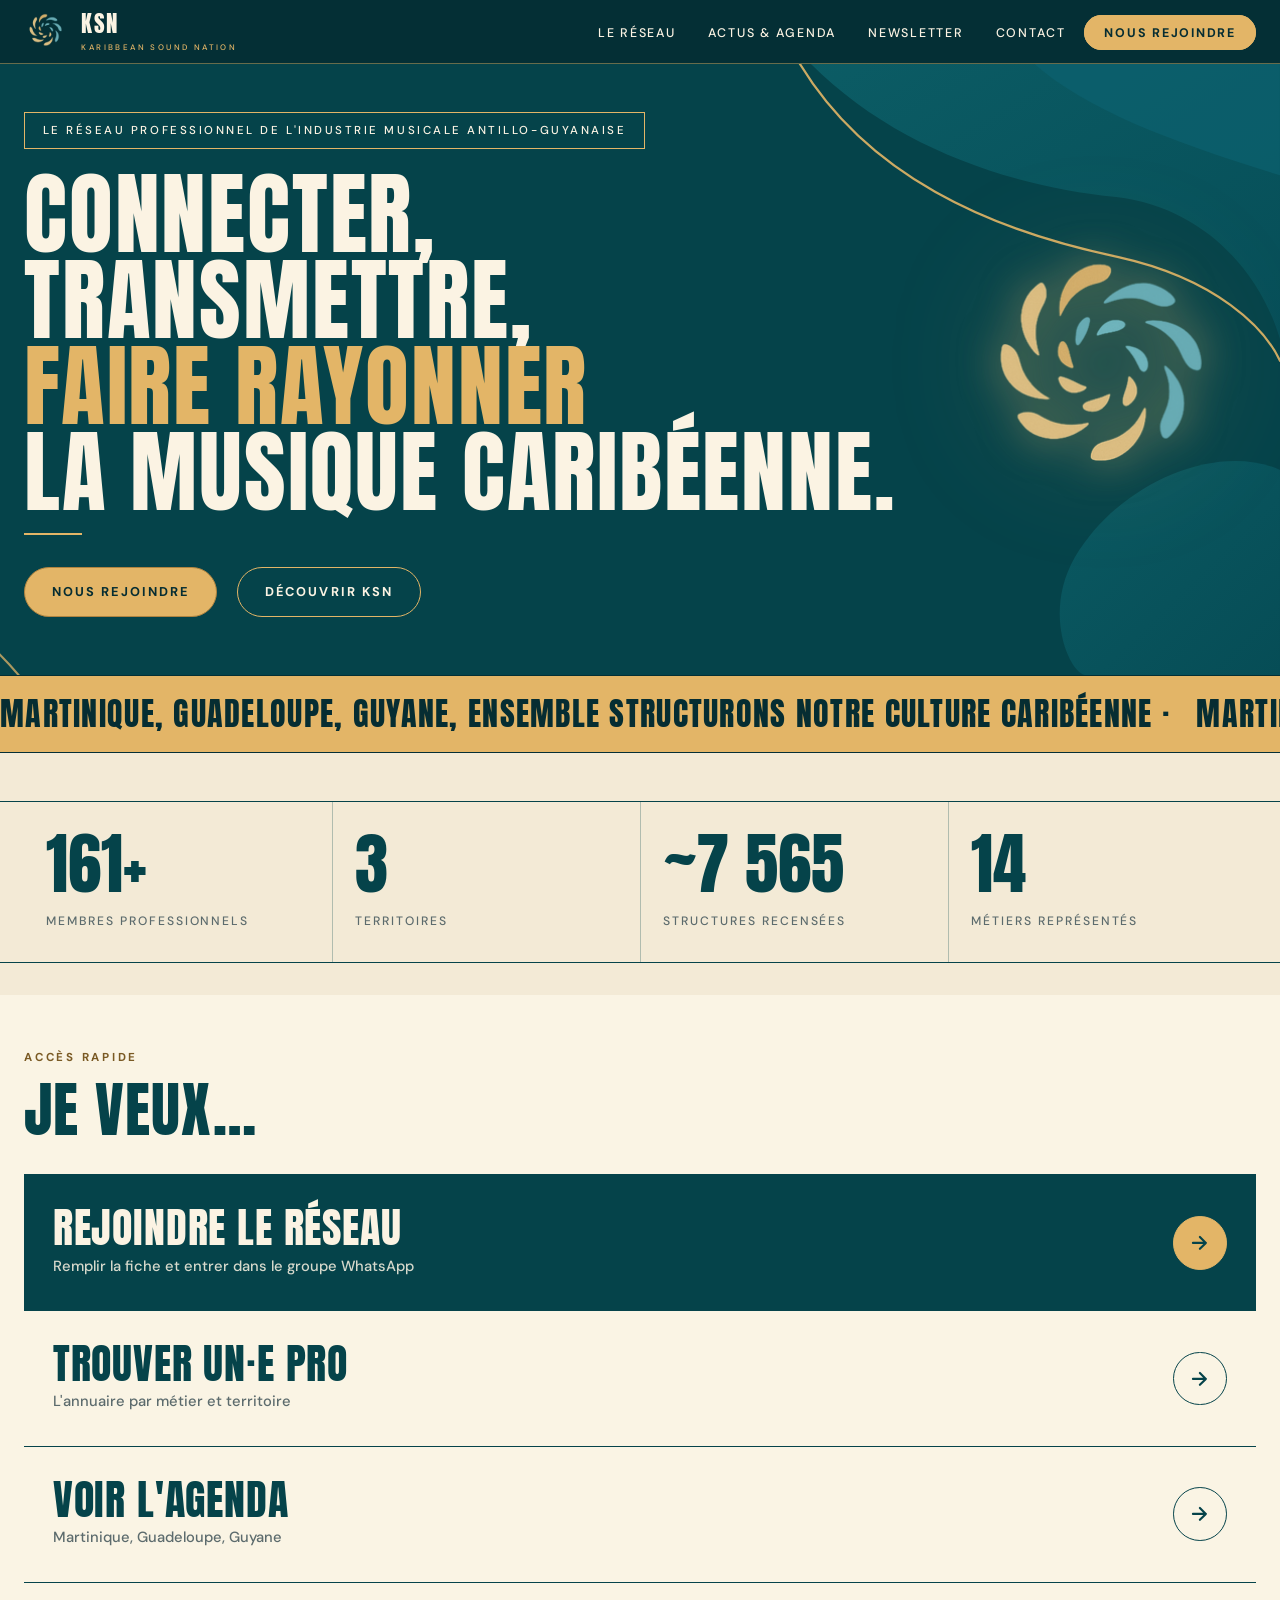
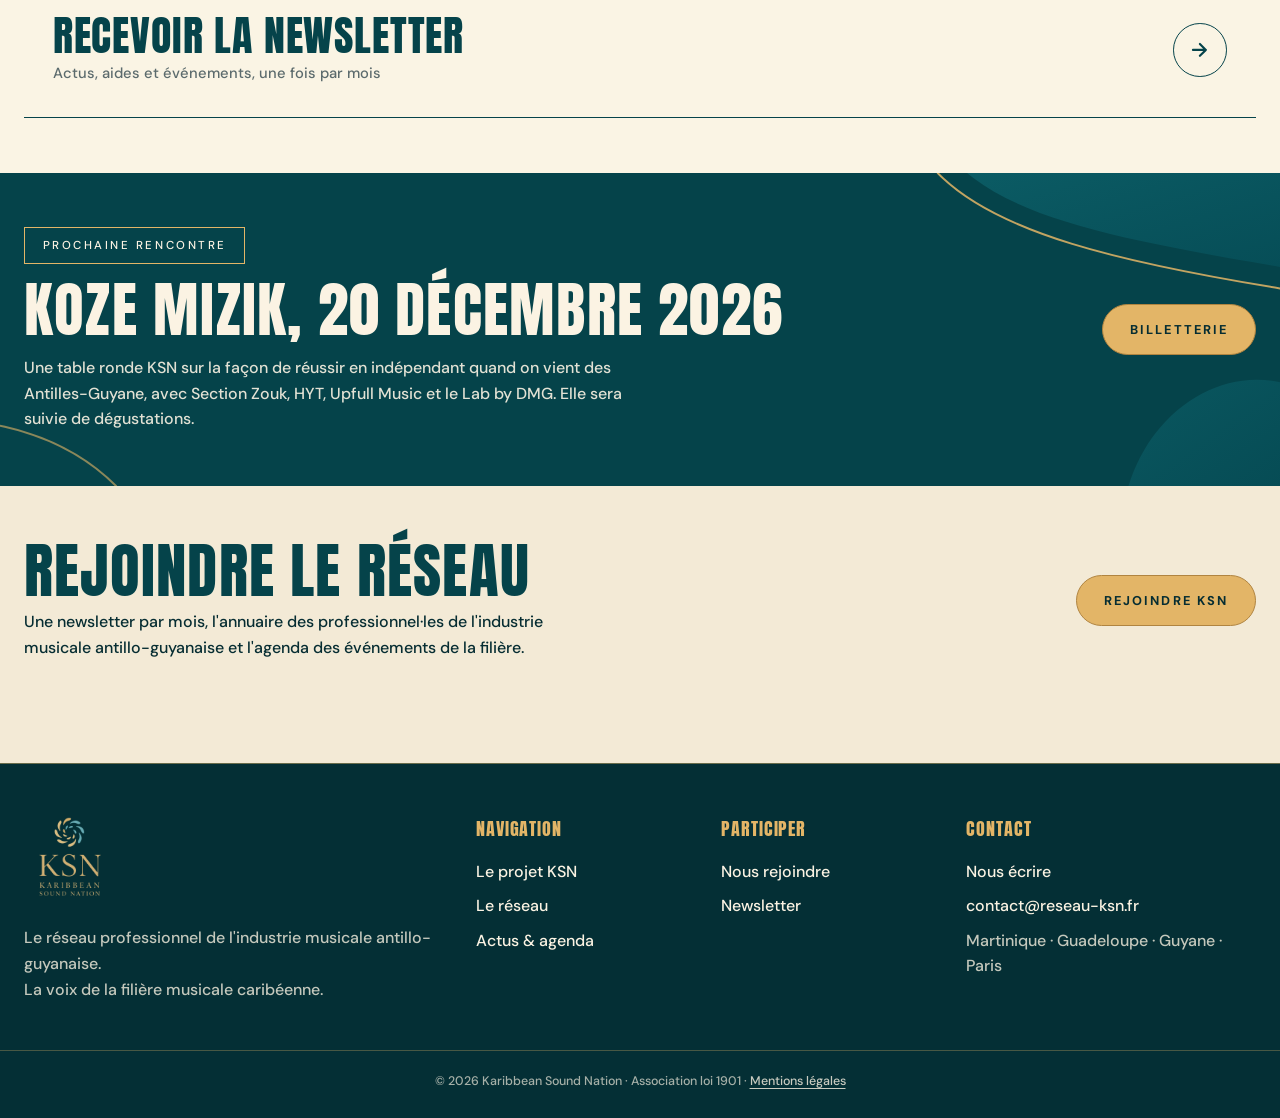
==== commit 4d6335e6: "Animations remises, annuaire à la façon du PRMA, descriptions uniformisées Animations et effets d'av" ====
--- a/index.html
+++ b/index.html
@@ -11,7 +11,7 @@
 <link rel="preconnect" href="https://fonts.googleapis.com">
 <link rel="preconnect" href="https://fonts.gstatic.com" crossorigin>
 <link href="https://fonts.googleapis.com/css2?family=Anton&family=DM+Sans:wght@500;700&display=swap" rel="stylesheet">
-<link rel="stylesheet" href="css/style.css?v=20261118c">
+<link rel="stylesheet" href="css/style.css?v=20261119d">
 <!-- Statistiques de visites Vercel (sans cookie) -->
 <script>window.va=window.va||function(){(window.vaq=window.vaq||[]).push(arguments);};</script>
 <script defer src="/_vercel/insights/script.js"></script>
@@ -47,8 +47,8 @@
   </div>
 </div>
 
-<div class="marquee">
-  <div class="marquee-track"><span>Martinique, Guadeloupe, Guyane, ensemble structurons notre culture caribéenne</span></div>
+<div class="marquee" aria-hidden="true">
+  <div class="marquee-track"><span>Martinique, Guadeloupe, Guyane, ensemble structurons notre culture caribéenne&nbsp;·&nbsp;</span><span>Martinique, Guadeloupe, Guyane, ensemble structurons notre culture caribéenne&nbsp;·&nbsp;</span><span>Martinique, Guadeloupe, Guyane, ensemble structurons notre culture caribéenne&nbsp;·&nbsp;</span></div>
 </div>
 
 <div class="stats">
@@ -159,6 +159,6 @@
   <div class="foot-bottom">© 2026 Karibbean Sound Nation · Association loi 1901 · <a href="mentions-legales.html">Mentions légales</a></div>
 </footer>
 
-<script src="js/main.js?v=20261118d"></script>
+<script src="js/main.js?v=20261119d"></script>
 </body>
 </html>
--- a/css/style.css
+++ b/css/style.css
@@ -4,7 +4,7 @@
    · titres en Anton compressée (typo d'origine du site), libellés en capitales espacées (DM Sans)
    · filets or fins, encadrés à angles droits, formes organiques du logo
    · l'or est le seul accent : aucune couleur chaude vive
-   · sobre : pas d'animation décorative (ni apparition au scroll, ni compteurs, ni bandeau défilant)
+   · animé avec retenue : reveal au scroll, hovers, marquee, compteurs
    ============================================================ */
 
 :root {
@@ -114,7 +114,8 @@
   display: flex; align-items: center; justify-content: space-between; gap: 1rem;
 }
 .brand { display: flex; align-items: center; gap: .75rem; text-decoration: none; }
-.brand img { height: 42px; width: auto; }
+.brand img { height: 42px; width: auto; transition: transform .6s var(--ease-out); }
+@media (hover: hover) { .brand:hover img { transform: rotate(180deg); } }
 .brand-name {
   font-family: var(--display); font-weight: 400; font-size: 1.45rem; color: var(--cream);
   letter-spacing: .06em; line-height: 1;
@@ -158,9 +159,10 @@
   background: var(--gold); color: var(--ink);
   border-radius: var(--r-btn); padding: .95rem 1.7rem;
   border: 1.5px solid var(--gold-deep);
-  transition: background .2s, color .2s, border-color .2s;
-}
-@media (hover: hover) { .btn:hover { background: var(--hov); color: var(--hov-fg); border-color: var(--hov); } }
+  transition: translate .15s var(--ease-out), background .2s, color .2s, border-color .2s;
+}
+@media (hover: hover) { .btn:hover { background: var(--hov); color: var(--hov-fg); border-color: var(--hov); translate: 0 -2px; } }
+.btn:active { translate: 0 1px; }
 .btn-outline { background: transparent; color: var(--on); border-color: var(--edge); }
 @media (hover: hover) { .btn-outline:hover { background: var(--edge); color: var(--edge-fg); border-color: var(--edge); } }
 .btn-sm { padding: .65rem 1.1rem; font-size: .72rem; }
@@ -183,6 +185,7 @@
   position: absolute; right: 2.5vw; top: 50%; transform: translateY(-50%);
   width: clamp(220px, 22vw, 320px); pointer-events: none; z-index: 1;
   filter: drop-shadow(0 0 20px rgba(227, 181, 103, .5)) drop-shadow(0 0 54px rgba(227, 181, 103, .32));
+  animation: floaty 7s ease-in-out infinite;
 }
 .hero-inner { position: relative; z-index: 2; }
 @media (min-width: 641px) {
@@ -196,17 +199,29 @@
 .hero.hero--compact { padding-bottom: var(--sec-y); }
 .hero.hero--compact p.lead { margin-bottom: 0; }
 
-/* ---------- Bandeau or : la phrase de KSN, fixe ---------- */
+@keyframes floaty-m { 0%, 100% { transform: translateY(-5px); } 50% { transform: translateY(5px); } }
+@keyframes floaty {
+  0%, 100% { transform: translateY(calc(-50% - 10px)); }
+  50% { transform: translateY(calc(-50% + 10px)); }
+}
+
+/* ---------- Marquee défilant : bandeau or ---------- */
 .marquee {
   background: var(--gold); color: var(--ink);
-  padding: .8rem max(1.5rem, env(safe-area-inset-left)) .8rem max(1.5rem, env(safe-area-inset-right));
-  text-align: center;
+  overflow: hidden; white-space: nowrap; padding: .8rem 0;
   border-block: 1px solid var(--teal-deep);
 }
+.marquee-track {
+  display: inline-block; white-space: nowrap;
+  animation: marquee 40s linear infinite;
+}
+@media (hover: hover) { .marquee:hover .marquee-track { animation-play-state: paused; } }
 .marquee-track span {
   font-family: var(--display); font-weight: 400; text-transform: uppercase;
-  font-size: clamp(1.15rem, 2.4vw, 1.8rem); letter-spacing: .04em; line-height: 1.2;
-}
+  font-size: clamp(1.3rem, 2.6vw, 2rem); letter-spacing: .04em;
+  padding-right: 1rem;
+}
+@keyframes marquee { to { transform: translateX(-50%); } }
 
 /* ---------- Chiffres clés : une rangée entre deux filets, sans cartes ---------- */
 .stats { background: var(--pumice); padding: 3rem 0 2rem; }
@@ -222,13 +237,15 @@
 }
 .stat span { font-size: .76rem; font-weight: 500; text-transform: uppercase; letter-spacing: .16em; color: var(--muted); }
 
-/* ---------- Cartes : crème, filet fin ---------- */
+/* ---------- Cartes : crème, filet fin, elles se soulèvent au survol ---------- */
 .grid-3 { display: grid; grid-template-columns: repeat(3, 1fr); gap: 1.6rem; }
 .grid-2 { display: grid; grid-template-columns: repeat(2, 1fr); gap: 1.6rem; }
 .card {
   background: var(--limestone); border-radius: var(--r-card); padding: 2.2rem;
   border: 1px solid var(--line);
-}
+  transition: translate .2s var(--ease-out), box-shadow .2s var(--ease-out), border-color .25s, background .25s, color .25s;
+}
+@media (hover: hover) { .card:hover { translate: 0 -4px; border-color: var(--teal); box-shadow: 0 18px 32px -16px rgba(4, 47, 53, .4); } }
 .card.petrol { --head: var(--cream); background: var(--teal); color: rgba(251, 243, 227, .9); border-color: var(--gold); }
 .tag {
   display: inline-block; background: var(--gold-pale); color: var(--gold-ink);
@@ -340,7 +357,9 @@
 .tl-item {
   background: var(--limestone); border-radius: var(--r-card); padding: 2rem;
   border: 1px solid var(--line);
-}
+  transition: translate .2s var(--ease-out), box-shadow .2s var(--ease-out), border-color .25s, background .25s;
+}
+@media (hover: hover) { .tl-item:hover { translate: 0 -4px; border-color: var(--teal); box-shadow: 0 18px 32px -16px rgba(4, 47, 53, .4); } }
 .tl-item .year {
   font-family: var(--display); font-weight: 400; font-size: clamp(2.6rem, 5vw, 4rem);
   color: var(--gold-deep); line-height: 1; margin: .3rem 0 .7rem;
@@ -348,53 +367,172 @@
 
 /* ---------- Équipe ---------- */
 .team { display: grid; grid-template-columns: repeat(4, 1fr); gap: 1.6rem 1.4rem; }
-.member { text-align: left; border-top: 2px solid var(--gold-deep); padding: 1rem 0 0; }
+.member { text-align: left; border-top: 2px solid var(--gold-deep); padding: 1rem 0 0; transition: translate .2s var(--ease-out); }
+@media (hover: hover) { .member:hover { translate: 0 -4px; } }
 .member b { font-family: var(--display); font-weight: 400; text-transform: uppercase; font-size: 1.05rem; letter-spacing: .03em; color: var(--teal); display: block; line-height: 1.25; margin-bottom: .2rem; }
 .member span { font-size: .72rem; font-weight: 500; text-transform: uppercase; letter-spacing: .18em; color: var(--gold-ink); }
 
-/* ---------- Annuaire : fiches claires, étiquettes de secteur ---------- */
+/* ---------- Annuaire : recherche dans le bandeau, filtres repliables, fiches en grille ---------- */
+.hero.hero--compact.hero--annuaire { padding-bottom: 5.4rem; }   /* la barre de filtres remonte de 2,7 rem sur le bandeau */
+.annuaire-search {
+  display: flex; align-items: center; gap: .5rem; max-width: 42rem; margin-top: 1.9rem;
+  padding: .35rem .35rem .35rem 1.2rem; background: var(--cream);
+  border: 1.5px solid var(--gold); border-radius: var(--r-btn);
+  transition: box-shadow .2s;
+}
+.annuaire-search:focus-within { box-shadow: 0 0 0 3px rgba(227, 181, 103, .6); }
+.annuaire-search svg { flex: 0 0 auto; width: 20px; height: 20px; stroke: var(--teal); fill: none; stroke-width: 2; stroke-linecap: round; }
+.annuaire-search input {
+  flex: 1 1 auto; min-width: 0; padding: .8rem .2rem; border: 0; background: transparent; color: var(--ink);
+  font-family: var(--sans); font-weight: 500; font-size: 1rem;   /* 16 px mini : évite le zoom auto d'iOS au focus */
+  -webkit-appearance: none; appearance: none;
+}
+.annuaire-search input:focus { outline: none; }
+.annuaire-search button {
+  flex: 0 0 auto; min-height: 48px; padding: .8rem 1.5rem; border: 1.5px solid var(--gold-deep); border-radius: var(--r-btn);
+  background: var(--gold); color: var(--ink); cursor: pointer;
+  font-family: var(--sans); font-weight: 700; font-size: .76rem; letter-spacing: .16em; text-transform: uppercase;
+  transition: background .2s, color .2s, border-color .2s;
+}
+@media (hover: hover) { .annuaire-search button:hover { background: var(--teal); color: var(--cream); border-color: var(--teal); } }
+.annuaire-search button:focus-visible { outline: 3px solid var(--teal); outline-offset: 2px; }
+.annuaire-section { padding-top: 0; }
+
+/* Barre de filtres : posée à cheval sur le bandeau */
 .filters {
-  display: flex; flex-wrap: wrap; align-items: center; gap: .7rem; scroll-margin-top: 6rem;
-  margin: 1.8rem 0 1.4rem; padding: 1rem;
+  position: relative; z-index: 3; margin-top: -2.7rem; scroll-margin-top: 5.5rem; padding: 1rem 1.2rem;
   background: var(--limestone); border: 1px solid var(--line); border-radius: var(--r-card);
-}
-.filters select, .filters input {
-  font-family: var(--sans); font-weight: 500; font-size: 1rem;   /* 16 px mini : évite le zoom auto d'iOS au focus */
-  border-radius: var(--r-field); border: 1.5px solid var(--teal); background: #fff; color: var(--ink);
+  box-shadow: 0 18px 32px -22px rgba(4, 47, 53, .55);
+}
+.filters-bar { display: flex; flex-wrap: wrap; align-items: center; gap: .7rem; }
+.filters-toggle {
+  display: inline-flex; align-items: center; gap: .6rem; min-height: 48px; padding: .6rem 1.1rem; border: 0; border-radius: var(--r-btn);
+  background: var(--teal-deep); color: var(--cream); cursor: pointer;
+  font-family: var(--sans); font-weight: 700; font-size: .76rem; letter-spacing: .16em; text-transform: uppercase;
+}
+.filters-toggle svg { width: 16px; height: 16px; stroke: currentColor; fill: none; stroke-width: 2; stroke-linecap: round; stroke-linejoin: round; }
+.filters-toggle .chevron { transition: transform .25s var(--ease-out); }
+.filters-toggle[aria-expanded="true"] .chevron { transform: rotate(180deg); }
+.filters-toggle b {
+  display: inline-flex; align-items: center; justify-content: center; min-width: 22px; height: 22px; padding: 0 .35rem;
+  border-radius: 999px; background: var(--gold); color: var(--ink); font-size: .72rem; letter-spacing: 0;
+}
+.filters-toggle:focus-visible, .q-chip:focus-visible, .filters-reset:focus-visible { outline: 3px solid var(--gold); outline-offset: 2px; }
+.filters-quick { display: flex; flex-wrap: wrap; gap: .5rem; padding-left: .9rem; border-left: 1.5px solid var(--line); }
+.q-chip {
+  min-height: 44px; padding: .5rem 1.1rem; border: 1.5px solid var(--teal); border-radius: var(--r-btn);
+  background: transparent; color: var(--teal); cursor: pointer;
+  font-family: var(--sans); font-weight: 700; font-size: .82rem;
+  transition: background .2s, color .2s;
+}
+.q-chip[aria-pressed="true"] { background: var(--teal); color: var(--cream); }
+@media (hover: hover) { .q-chip:not([aria-pressed="true"]):hover { background: var(--gold-pale); } }
+.filters-reset {
+  margin-left: auto; min-height: 44px; padding: .5rem .3rem; border: 0; background: none; color: var(--gold-ink); cursor: pointer;
+  font-family: var(--sans); font-weight: 700; font-size: .76rem; letter-spacing: .14em; text-transform: uppercase;
+  text-decoration: underline; text-underline-offset: 4px;
+}
+.filters-panel {
+  display: grid; grid-template-columns: repeat(2, minmax(0, 1fr)); gap: 1rem 1.2rem;
+  margin-top: 1rem; padding-top: 1.1rem; border-top: 1px solid var(--line);
+}
+.filters-panel[hidden] { display: none; }
+.field { display: grid; gap: .4rem; min-width: 0; }
+.field span { font-size: .7rem; font-weight: 700; letter-spacing: .16em; text-transform: uppercase; color: var(--muted); }
+.field select {
+  width: 100%; min-width: 0; padding: .8rem 1.1rem; border: 1.5px solid var(--teal); border-radius: var(--r-field);
+  background: #fff; color: var(--ink); font-family: var(--sans); font-weight: 500; font-size: 1rem;   /* 16 px mini : évite le zoom auto d'iOS */
   transition: background .2s, box-shadow .2s;
 }
-.filters select { flex: 0 1 17rem; min-width: 0; padding: .8rem 1.2rem; }
-@media (hover: hover) { .filters select:hover { background: var(--cream); } }
-.filters input:focus, .filters select:focus { outline: none; box-shadow: 0 0 0 3px rgba(227, 181, 103, .6); }
-.filters-search { position: relative; display: block; flex: 1 1 16rem; min-width: 0; }
-.filters-search svg {
-  position: absolute; left: 1rem; top: 50%; transform: translateY(-50%); width: 18px; height: 18px;
-  stroke: var(--teal); fill: none; stroke-width: 2; stroke-linecap: round; pointer-events: none;
-}
-.filters-search input { width: 100%; padding: .8rem .7rem .8rem 2.7rem; -webkit-appearance: none; appearance: none; }
-.annuaire-count { margin: 0 0 .8rem; font-size: .76rem; font-weight: 700; text-transform: uppercase; letter-spacing: .16em; color: var(--gold-ink); }
-.annuaire { list-style: none; margin: 0; padding: 0; display: grid; gap: 1rem; }
+@media (hover: hover) { .field select:hover { background: var(--cream); } }
+.field select:focus { outline: none; box-shadow: 0 0 0 3px rgba(227, 181, 103, .6); }
+
+/* Filtres actifs : une pastille par filtre, un clic pour le retirer */
+.filters-active { display: flex; flex-wrap: wrap; align-items: center; gap: .6rem .8rem; margin-top: 1.3rem; }
+.filters-active[hidden] { display: none; }
+.filters-active-label { font-size: .72rem; font-weight: 700; letter-spacing: .16em; text-transform: uppercase; color: var(--muted); }
+.filters-active ul { list-style: none; display: flex; flex-wrap: wrap; gap: .5rem; margin: 0; padding: 0; }
+.filters-active button {
+  display: inline-flex; align-items: center; gap: .55rem; min-height: 40px; padding: .35rem .6rem .35rem 1rem; border: 0; border-radius: var(--r-btn);
+  background: var(--teal); color: var(--cream); cursor: pointer; font-family: var(--sans); font-weight: 700; font-size: .78rem;
+}
+.filters-active button::after { content: "\00d7"; font-size: 1.25rem; line-height: 1; color: var(--gold); }
+.filters-active button:focus-visible { outline: 3px solid var(--gold); outline-offset: 2px; }
+@media (hover: hover) { .filters-active button:hover { background: var(--teal-deep); } }
+
+.annuaire-head { display: flex; flex-wrap: wrap; align-items: center; justify-content: space-between; gap: .8rem 1rem; margin: 1.7rem 0 1.3rem; }
+.annuaire-count { margin: 0; font-size: .8rem; font-weight: 700; text-transform: uppercase; letter-spacing: .16em; color: var(--teal); }
+.annuaire-count strong { margin-right: .4rem; font-family: var(--display); font-weight: 400; font-size: 1.9rem; letter-spacing: .02em; color: var(--gold-deep); vertical-align: -.1em; }
+
+/* Fiches : bandeau coloré (initiales, territoire), nom, secteurs, rôles */
+.annuaire { list-style: none; margin: 0; padding: 0; display: grid; grid-template-columns: repeat(3, minmax(0, 1fr)); gap: 1.4rem; }
 .membre-card {
-  display: grid; grid-template-columns: minmax(12rem, 17rem) minmax(0, 1fr); gap: .6rem 2.2rem; align-items: start;
-  padding: 1.5rem 1.7rem; background: var(--limestone); border: 1px solid var(--line); border-radius: var(--r-card);
-}
+  display: flex; flex-direction: column; overflow: hidden; min-width: 0;
+  background: var(--limestone); border: 1px solid var(--line); border-radius: var(--r-card);
+  transition: translate .2s var(--ease-out), box-shadow .2s var(--ease-out), border-color .25s;
+}
+@media (hover: hover) { .membre-card:hover { translate: 0 -4px; border-color: var(--teal); box-shadow: 0 18px 32px -16px rgba(4, 47, 53, .4); } }
 .membre-card[hidden] { display: none; }
-.membre-id, .membre-corps { min-width: 0; }
-.membre-card b { font-family: var(--display); font-weight: 400; text-transform: uppercase; font-size: 1.5rem; letter-spacing: .03em; color: var(--teal); display: block; line-height: 1.1; overflow-wrap: anywhere; }
-.membre-card .ville { display: flex; align-items: center; gap: .4rem; margin-top: .5rem; font-size: .88rem; font-weight: 500; color: var(--gold-ink); }
-.membre-card .ville::before {
-  content: ""; flex: 0 0 auto; width: 15px; height: 15px; background: var(--gold-deep);
-  -webkit-mask: url("data:image/svg+xml,%3Csvg xmlns='http://www.w3.org/2000/svg' viewBox='0 0 24 24' fill='none' stroke='%23000' stroke-width='2' stroke-linejoin='round'%3E%3Cpath d='M12 21s-7-6.2-7-11a7 7 0 0114 0c0 4.8-7 11-7 11z'/%3E%3Ccircle cx='12' cy='10' r='2.5'/%3E%3C/svg%3E") center / contain no-repeat;
-  mask: url("data:image/svg+xml,%3Csvg xmlns='http://www.w3.org/2000/svg' viewBox='0 0 24 24' fill='none' stroke='%23000' stroke-width='2' stroke-linejoin='round'%3E%3Cpath d='M12 21s-7-6.2-7-11a7 7 0 0114 0c0 4.8-7 11-7 11z'/%3E%3Ccircle cx='12' cy='10' r='2.5'/%3E%3C/svg%3E") center / contain no-repeat;
-}
-.membre-tags { display: flex; flex-wrap: wrap; gap: .4rem; margin: 0 0 .7rem; }
-.membre-tags .tag { margin: 0; }
-.membre-role { margin: 0; font-size: 1rem; line-height: 1.55; }
+.membre-visuel {
+  position: relative; display: flex; align-items: center; justify-content: center; aspect-ratio: 16 / 7;
+  background: var(--teal); border-bottom: 1px solid var(--line);
+}
+.membre-picto {
+  position: absolute; inset: 2.7rem 1rem .8rem; display: flex; align-items: center; justify-content: center; gap: .9rem;
+  color: var(--gold);   /* le pictogramme du territoire prend la couleur du texte du bandeau */
+}
+.membre-picto svg { height: 100%; max-height: 6.6rem; width: auto; aspect-ratio: 1 / 1; fill: currentColor; overflow: visible; }
+.membre-picto.n3 { gap: .6rem; }
+.membre-type {
+  position: absolute; left: .9rem; top: .9rem; max-width: calc(100% - 1.8rem); padding: .3rem .7rem; border-radius: var(--r-tag);
+  background: var(--cream); color: var(--teal-deep);
+  font-size: .66rem; font-weight: 700; letter-spacing: .14em; text-transform: uppercase; line-height: 1.3;
+  overflow: hidden; text-overflow: ellipsis; white-space: nowrap;
+}
+.o-gp .membre-visuel { background: var(--teal-mid); }
+.o-gf .membre-visuel { background: var(--teal-deep); }
+.o-idf .membre-visuel, .o-fr .membre-visuel { background: var(--gold-pale); }
+.o-idf .membre-picto, .o-fr .membre-picto { color: var(--gold-ink); }
+.o-ex .membre-visuel { background: var(--pumice); }
+.o-ex .membre-picto { color: var(--teal); }
+.membre-corps { display: flex; flex-direction: column; flex: 1 1 auto; gap: .45rem; min-width: 0; padding: 1.2rem 1.3rem 1.4rem; }
+.membre-nom { display: block; font-family: var(--display); font-weight: 400; text-transform: uppercase; font-size: 1.45rem; letter-spacing: .03em; line-height: 1.1; color: var(--teal); overflow-wrap: anywhere; }
+.membre-secteurs { margin: 0; font-size: .82rem; font-weight: 500; line-height: 1.45; color: var(--gold-ink); }
+.membre-role { margin: 0; font-size: .95rem; line-height: 1.55; }
+.membre-role.is-clamped:not(.is-open) { display: -webkit-box; -webkit-line-clamp: 4; -webkit-box-orient: vertical; overflow: hidden; }
+.membre-more {
+  align-self: flex-start; min-height: 36px; margin-top: auto; padding: .3rem 0; border: 0; background: none; color: var(--teal); cursor: pointer;
+  font-family: var(--sans); font-weight: 700; font-size: .74rem; letter-spacing: .14em; text-transform: uppercase;
+  text-decoration: underline; text-underline-offset: 4px;
+}
+.membre-more[hidden] { display: none; }
+.membre-more:focus-visible { outline: 3px solid var(--gold); outline-offset: 2px; }
 .annuaire-empty { margin-top: 1.4rem; }
 .annuaire-empty[hidden] { display: none; }
-@media (max-width: 700px) {
+.annuaire-note { max-width: 66ch; margin: 2.2rem auto 0; font-size: .92rem; color: var(--muted); text-align: center; }
+
+@media (max-width: 900px) {
+  .annuaire { grid-template-columns: repeat(2, minmax(0, 1fr)); }
+}
+@media (max-width: 640px) {
   .filters { padding: .8rem; }
-  .membre-card { grid-template-columns: minmax(0, 1fr); gap: .5rem; padding: 1.3rem 1.2rem; }
+  .filters-quick { flex: 1 1 100%; order: 3; gap: .4rem; padding-left: 0; border-left: 0; }
+  .q-chip { padding: .5rem .85rem; font-size: .8rem; }   /* les trois territoires tiennent sur une ligne à 375 px */
+  .filters-reset { order: 2; }
+  .filters-panel { grid-template-columns: minmax(0, 1fr); }
+}
+@media (max-width: 600px) {
+  .annuaire { grid-template-columns: minmax(0, 1fr); gap: 1.1rem; }
+  .membre-visuel { aspect-ratio: 16 / 6; }
+}
+@media (max-width: 480px) {
+  .annuaire-search { padding-left: 1rem; }
+  .annuaire-search button { padding-inline: .9rem; letter-spacing: .1em; }
+}
+@media (max-width: 360px) {   /* très petit écran : le bouton passe sous le champ */
+  .annuaire-search { flex-wrap: wrap; padding: .6rem; border-radius: var(--r-card); }
+  .annuaire-search input { flex: 1 1 calc(100% - 2rem); }
+  .annuaire-search button { flex: 1 1 100%; }
 }
 
 /* Pages de l'annuaire */
@@ -440,7 +578,9 @@
 }
 .build-bar span {
   display: block; height: 100%; width: var(--p, 0%); background: var(--gold-deep); border-radius: inherit;
-}
+  transition: width 1.6s var(--ease-out) .25s;
+}
+.reveal:not(.visible) .build-bar span { width: 0; }   /* la jauge se remplit à l'apparition (pleine si pas d'animation) */
 
 /* ---------- Formulaires : champs à filet pétrole, halo or au focus ---------- */
 form.ksn-form { display: grid; gap: 1rem; max-width: 640px; }
@@ -498,7 +638,9 @@
   display: grid; grid-template-columns: 11rem 1fr auto; align-items: center; gap: 1.6rem;
   background: var(--limestone); border-radius: var(--r-card); padding: 1.3rem 1.6rem;
   border: 1px solid var(--line);
-}
+  transition: translate .2s var(--ease-out), box-shadow .2s var(--ease-out), border-color .25s;
+}
+@media (hover: hover) { .event:hover { translate: 0 -4px; border-color: var(--teal); box-shadow: 0 18px 32px -16px rgba(4, 47, 53, .4); } }
 .event-date { display: flex; align-items: center; gap: .7rem; }
 .event-date b {
   font-family: var(--display); font-weight: 400; font-size: 4.2rem; line-height: .9;
@@ -514,6 +656,7 @@
 .event h3 { margin: 0 0 .25rem; }
 .event p { font-size: .92rem; color: var(--muted); }
 .event.past { background: transparent; border-style: dashed; }
+.event.past:hover { translate: none; box-shadow: none; }
 .event.past .event-date b { color: var(--muted); }
 
 /* ---------- Footer : vert pétrole profond, titres or ---------- */
@@ -523,8 +666,8 @@
   font-family: var(--display); font-weight: 400; color: var(--gold);
   font-size: 1.1rem; text-transform: uppercase; letter-spacing: .05em; margin-bottom: 1rem;
 }
-footer a { color: var(--cream); text-decoration: none; transition: color .2s; }
-@media (hover: hover) { footer a:hover { color: var(--gold); } }
+footer a { color: var(--cream); text-decoration: none; transition: color .2s, padding-left .25s var(--ease-out); }
+@media (hover: hover) { footer a:hover { color: var(--gold); padding-left: 5px; } }
 footer ul { list-style: none; }
 footer li { margin-bottom: .55rem; }
 footer img { height: 112px; width: 112px; margin: -.6rem 0 .5rem -.6rem; }
@@ -535,8 +678,23 @@
 }
 .foot-bottom a { color: rgba(251, 243, 227, .8); text-decoration: underline; text-underline-offset: 3px; }
 
+/* ---------- Reveal au scroll (classes posées par main.js) ---------- */
+.reveal {
+  opacity: 0; transform: translateY(34px);
+  /* le décalage en cascade (--d) ne vaut que pour l'apparition, pas pour le survol */
+  transition: opacity .8s var(--ease-out) var(--d, 0s), transform .8s var(--ease-out) var(--d, 0s),
+              translate .2s var(--ease-out), scale .25s var(--ease-out), box-shadow .2s var(--ease-out), border-color .25s, background .25s, color .25s;
+}
+.reveal.visible { opacity: 1; transform: none; }
+
 @media (prefers-reduced-motion: reduce) {
   *, *::before, *::after { animation: none !important; transition: none !important; }
+  .reveal { opacity: 1; transform: none; }
+  /* bandeau or sans défilement : la phrase une seule fois, centrée */
+  .marquee { text-align: center; padding-inline: max(1.5rem, env(safe-area-inset-left)) max(1.5rem, env(safe-area-inset-right)); }
+  .marquee-track { display: block; white-space: normal; }
+  .marquee-track span { padding-right: 0; }
+  .marquee-track span:nth-child(n+2) { display: none; }
 }
 
 /* ---------- Responsive ---------- */
@@ -591,6 +749,7 @@
   .hero-spiral {
     width: 115px; right: 9vw; top: auto; bottom: 1.1rem; transform: none;
     filter: drop-shadow(0 0 12px rgba(227, 181, 103, .55)) drop-shadow(0 0 30px rgba(227, 181, 103, .35));
+    animation: floaty-m 7s ease-in-out infinite;
   }
   .hero h1 + .btn { margin-top: 1.8rem; }
   .hero p.lead { font-size: 1.05rem; margin: 1.4rem 0 1.8rem; }
@@ -633,7 +792,6 @@
   .chip { padding: .5rem .75rem; font-size: .7rem; letter-spacing: .1em; }
 
   /* Formulaires : champs hauts, filtres et boutons pleine largeur */
-  .filters select, .filters-search { flex: 1 1 100%; }
   form.ksn-form input, form.ksn-form select { min-height: 52px; }
   form.ksn-form .btn { text-align: center; }
 
@@ -679,16 +837,21 @@
 
 /* ---- Barre de navigation et menu (burger : jusqu'à 900 px) ---- */
 @media (max-width: 900px) {
-  /* Barre pleine, sans flou. Le fond est porté par un pseudo-élément (le menu plein écran est en position: fixed). */
+  /* Verre dépoli. Le flou est porté par un pseudo-élément : un backdrop-filter sur le header
+     lui-même ferait du menu plein écran (position: fixed) un enfant prisonnier de la barre. */
   header { background: transparent; border-bottom: 0; }
   header::before {
     content: ""; position: absolute; inset: 0; z-index: -1;
-    background: var(--teal-deep);
+    background: rgba(4, 47, 53, .78);
+    -webkit-backdrop-filter: saturate(180%) blur(20px); backdrop-filter: saturate(180%) blur(20px);
     border-bottom: 1px solid rgba(227, 181, 103, .3);
+  }
+  @supports not ((backdrop-filter: blur(1px)) or (-webkit-backdrop-filter: blur(1px))) {
+    header::before { background: rgba(4, 47, 53, .97); }
   }
   .nav { height: 54px; padding-top: 0; padding-bottom: 0; }
   .brand img { height: 34px; }
-  /* La barre se superpose au haut du héro (qui remonte dessous) */
+  /* La barre flotte au-dessus du héro (qui remonte dessous) : c'est ce qui rend le verre dépoli visible */
   :root { --hdr: calc(54px + env(safe-area-inset-top)); }
   header { margin-bottom: calc(-1 * var(--hdr)); }
   .hero { padding-top: calc(3rem + var(--hdr)); }
@@ -793,6 +956,7 @@
   }
   .swipe::-webkit-scrollbar { display: none; }
   .swipe > * { flex: 0 0 82%; min-width: 0; margin: 0; scroll-snap-align: start; }
+  .swipe > .reveal { opacity: 1; transform: none; }   /* la carte qui dépasse doit se voir tout de suite */
   .swipe-dots { display: flex; justify-content: center; gap: 8px; margin-top: 1.2rem; }
   .swipe-dots[hidden] { display: none; }
   .swipe-dots button {
@@ -801,6 +965,9 @@
   }
   .swipe-dots button::before { content: ""; position: absolute; inset: -18px -6px; }   /* zone tactile de 44 px */
   .swipe-dots button[aria-current] { width: 22px; background: var(--teal); }
+
+  /* Retour tactile : la carte s'enfonce légèrement sous le doigt */
+  .card:active, .stat:active, .event:active, .member:active, .tl-item:active, .seek-item:active { scale: .975; }
 
   /* Pied de page : liens côte à côte, logo et contact en pleine largeur */
   footer .container { grid-template-columns: 1fr 1fr; gap: 1.2rem 1rem; }
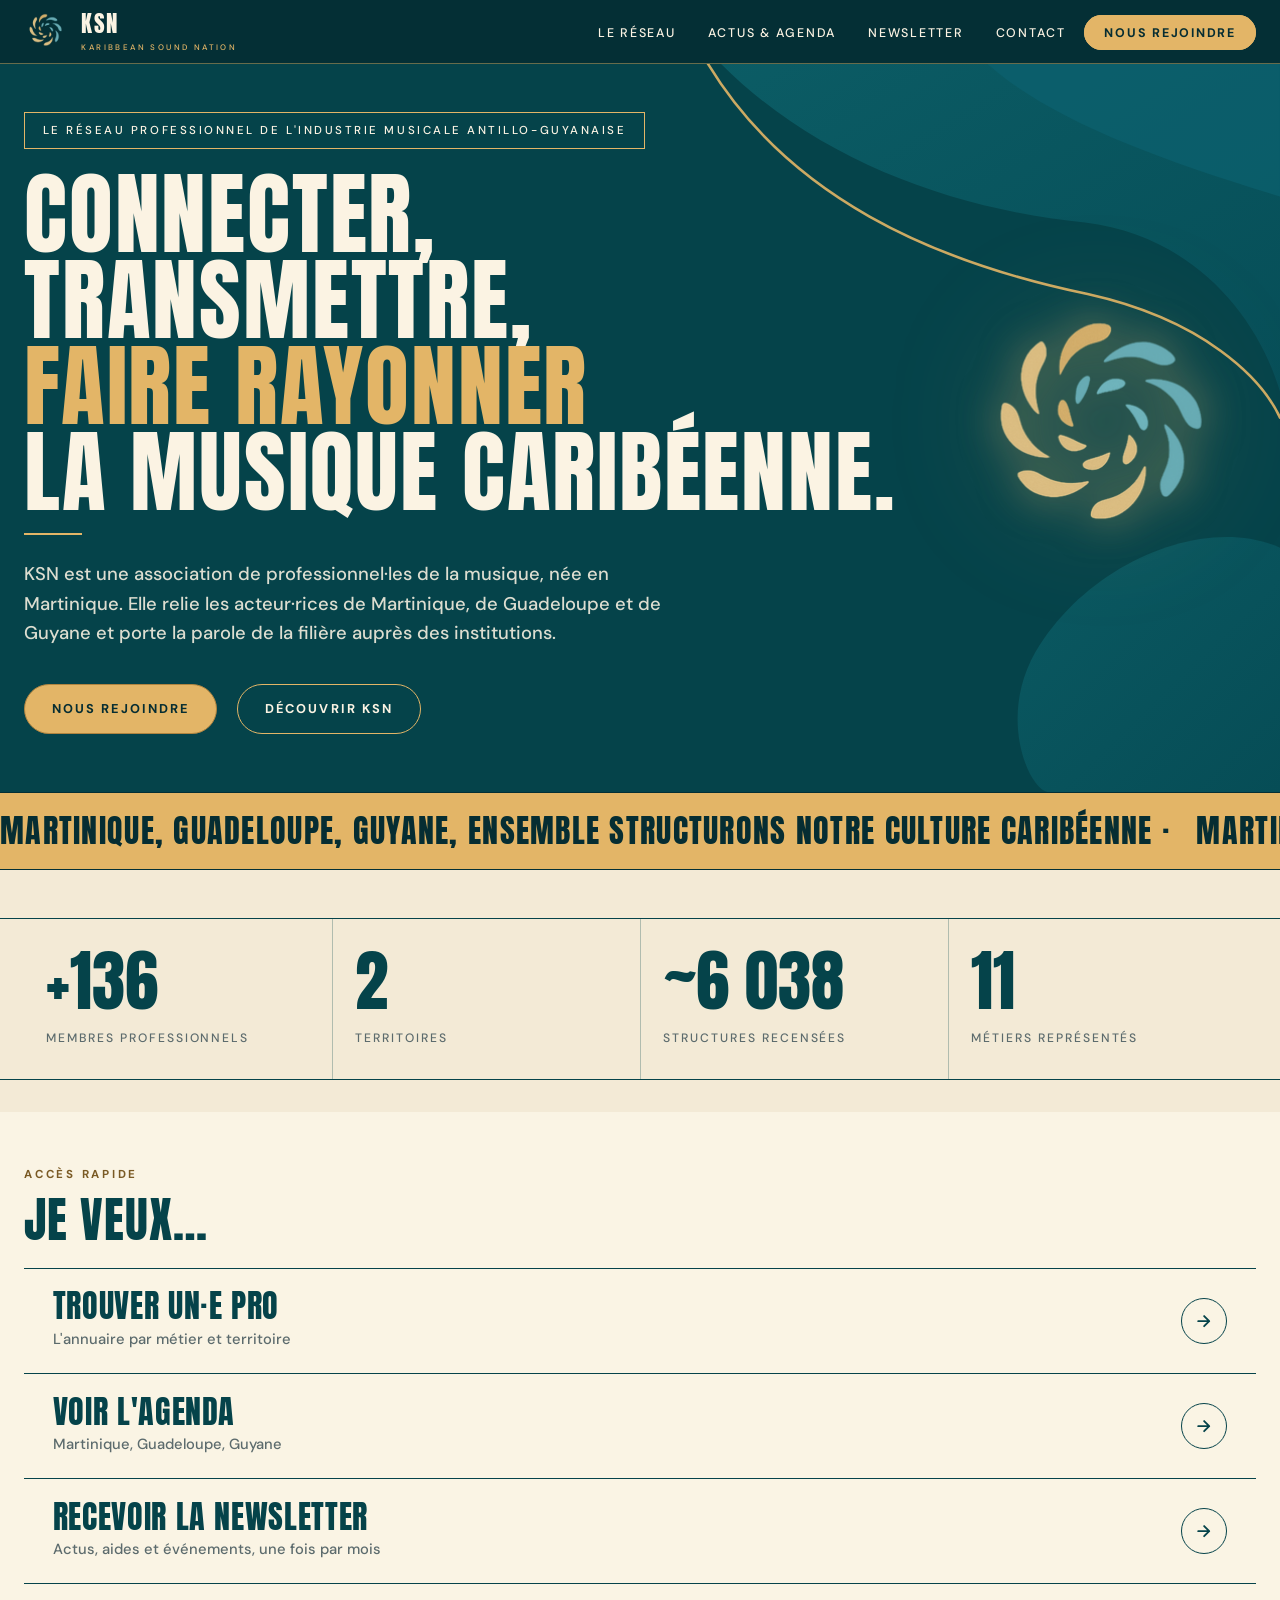
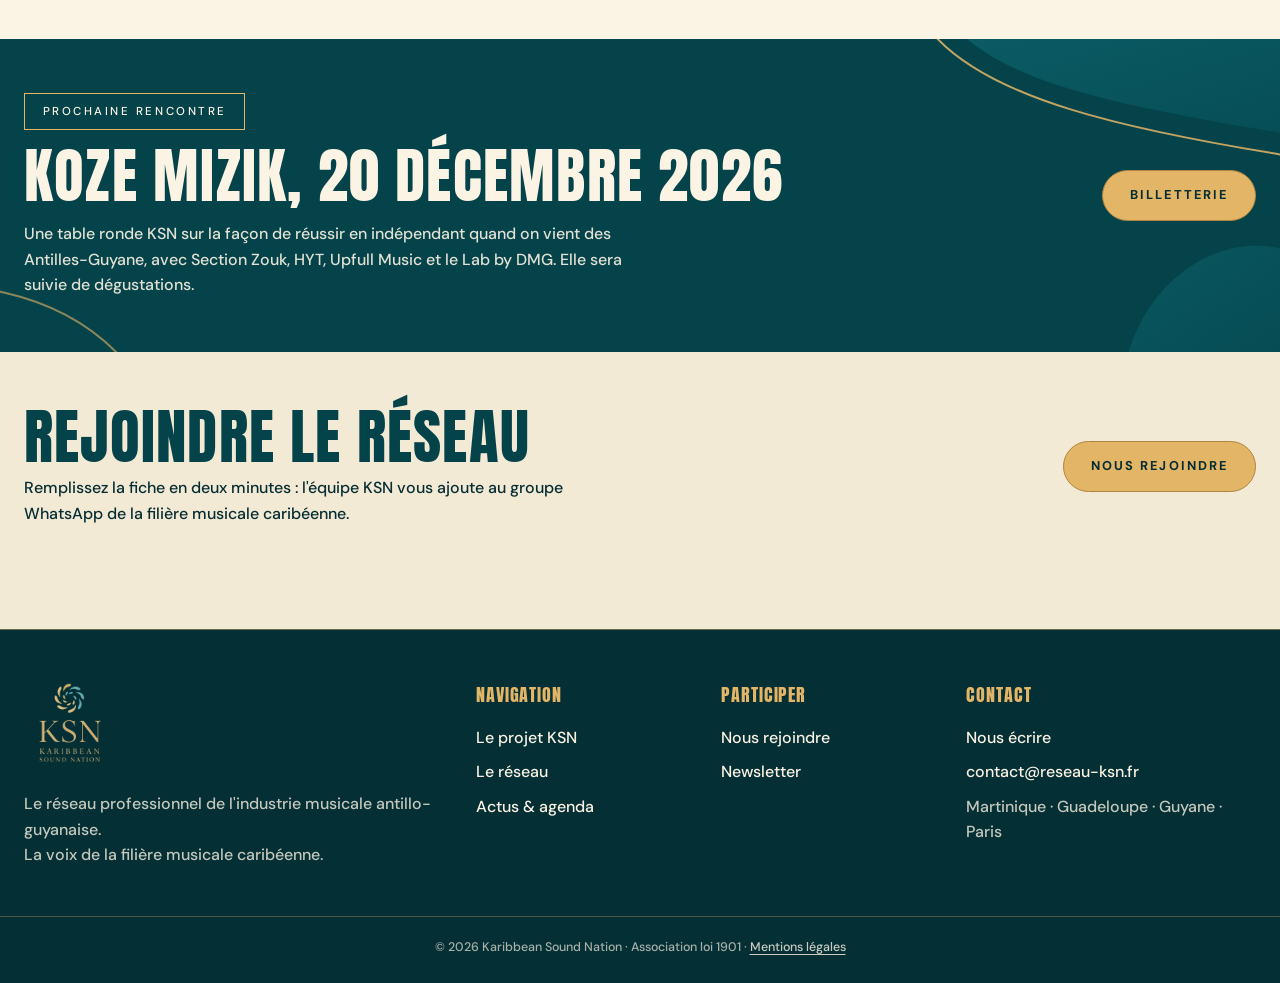
==== commit 892b5685: "Accueil : +180 membres, bouton « Nous rejoindre » partout, accroche, « Je veux… » réduit ; agenda co" ====
--- a/index.html
+++ b/index.html
@@ -5,13 +5,13 @@
 <meta name="viewport" content="width=device-width, initial-scale=1, viewport-fit=cover">
 <meta name="theme-color" content="#042F35">
 <title>KSN, Karibbean Sound Nation | Le réseau professionnel de l'industrie musicale antillo-guyanaise</title>
-<meta name="description" content="KSN, Karibbean Sound Nation : le réseau professionnel de l'industrie musicale antillo-guyanaise. Plus de 170 membres sur trois territoires.">
+<meta name="description" content="KSN, Karibbean Sound Nation : le réseau professionnel de l'industrie musicale antillo-guyanaise. Plus de 180 membres sur trois territoires.">
 <link rel="icon" type="image/png" href="assets/favicon.png">
 <link rel="apple-touch-icon" href="assets/apple-touch-icon.png">
 <link rel="preconnect" href="https://fonts.googleapis.com">
 <link rel="preconnect" href="https://fonts.gstatic.com" crossorigin>
 <link href="https://fonts.googleapis.com/css2?family=Anton&family=DM+Sans:wght@500;700&display=swap" rel="stylesheet">
-<link rel="stylesheet" href="css/style.css?v=20261119d">
+<link rel="stylesheet" href="css/style.css?v=20261119e">
 <!-- Statistiques de visites Vercel (sans cookie) -->
 <script>window.va=window.va||function(){(window.vaq=window.vaq||[]).push(arguments);};</script>
 <script defer src="/_vercel/insights/script.js"></script>
@@ -42,6 +42,7 @@
   <div class="container hero-inner">
     <p class="eyebrow">Le réseau professionnel de l'industrie musicale <span style="white-space:nowrap">antillo-guyanaise</span></p>
     <h1 class="h1-wide">Connecter, transmettre,<br><em>faire rayonner</em><br>la musique caribéenne.</h1>
+    <p class="lead">KSN est une association de professionnel·les de la musique, née en Martinique. Elle relie les acteur·rices de Martinique, de Guadeloupe et de Guyane et porte la parole de la filière auprès des institutions.</p>
     <a class="btn btn-gold" href="nous-rejoindre.html">Nous rejoindre</a>
     <a class="btn btn-outline" href="ksn.html">Découvrir KSN</a>
   </div>
@@ -53,7 +54,7 @@
 
 <div class="stats">
   <div class="container stats-grid">
-    <div class="stat"><b>170+</b><span>membres professionnels</span></div>
+    <div class="stat"><b>+180</b><span>membres professionnels</span></div>
     <div class="stat"><b>3</b><span>territoires</span></div>
     <div class="stat"><b>~8&nbsp;000</b><span>structures recensées</span></div>
     <div class="stat"><b>15</b><span>métiers représentés</span></div>
@@ -65,15 +66,6 @@
     <p class="seeking-eyebrow">Accès rapide</p>
     <h2 class="seeking-title" id="seeking-titre">Je veux…</h2>
     <ul class="seeking-list">
-      <li class="seek-item">
-        <a class="seek seek--featured" href="nous-rejoindre.html">
-          <span class="seek-body">
-            <span class="seek-name">Rejoindre le réseau</span>
-            <span class="seek-desc">Remplir la fiche et entrer dans le groupe WhatsApp</span>
-          </span>
-          <span class="seek-arrow" aria-hidden="true"><svg viewBox="0 0 24 24" focusable="false"><path d="M5 12h13M12 6l6 6-6 6" fill="none" stroke="currentColor" stroke-width="2.2" stroke-linecap="round" stroke-linejoin="round"/></svg></span>
-        </a>
-      </li>
       <li class="seek-item">
         <a class="seek" href="reseau.html">
           <span class="seek-body">
@@ -120,9 +112,9 @@
   <div class="container">
     <div>
       <h2>Rejoindre le réseau</h2>
-      <p>Une newsletter par mois, l'annuaire des professionnel·les de l'industrie musicale antillo-guyanaise et l'agenda des événements de la filière.</p>
+      <p>Remplissez la fiche en deux minutes : l'équipe KSN vous ajoute au groupe WhatsApp de la filière musicale caribéenne.</p>
     </div>
-    <a class="btn" href="nous-rejoindre.html">Rejoindre KSN</a>
+    <a class="btn" href="nous-rejoindre.html">Nous rejoindre</a>
   </div>
 </section>
 
@@ -159,6 +151,6 @@
   <div class="foot-bottom">© 2026 Karibbean Sound Nation · Association loi 1901 · <a href="mentions-legales.html">Mentions légales</a></div>
 </footer>
 
-<script src="js/main.js?v=20261119d"></script>
+<script src="js/main.js?v=20261119e"></script>
 </body>
 </html>
--- a/css/style.css
+++ b/css/style.css
@@ -272,7 +272,7 @@
 .seeking-title {
   font-family: var(--display); font-weight: 400; text-transform: uppercase;
   color: var(--teal); letter-spacing: .02em; line-height: .97;
-  font-size: clamp(2.2rem, 5.5vw, 3.8rem); margin-bottom: 2.2rem;
+  font-size: clamp(2rem, 4.5vw, 3rem); margin-bottom: 1.5rem;
 }
 .seeking-list { list-style: none; margin: 0; padding: 0; border-top: 1.5px solid var(--teal); }
 .seek-item { border-bottom: 1.5px solid var(--teal); }
@@ -280,7 +280,7 @@
 /* La ligne entière est cliquable */
 .seek {
   display: grid; grid-template-columns: 1fr auto; align-items: center;
-  gap: clamp(1rem, 3vw, 2.4rem); padding: clamp(1.3rem, 2.6vw, 2rem) clamp(1rem, 2.4vw, 1.8rem);
+  gap: clamp(1rem, 3vw, 2.4rem); padding: clamp(.95rem, 1.8vw, 1.35rem) clamp(1rem, 2.4vw, 1.8rem);
   text-decoration: none; color: var(--teal); background: transparent;
   transition: background .35s var(--ease-out), color .35s var(--ease-out);
 }
@@ -288,11 +288,11 @@
 .seek-name {
   font-family: var(--display); font-weight: 400; text-transform: uppercase;
   letter-spacing: .02em; line-height: 1.02; color: inherit;
-  font-size: clamp(1.5rem, 3.6vw, 2.6rem);
+  font-size: clamp(1.35rem, 2.8vw, 2rem);
 }
 .seek-desc { font-size: clamp(.92rem, 1.1vw, 1.05rem); color: var(--muted); transition: color .35s var(--ease-out); }
 .seek-arrow {
-  width: clamp(44px, 4.2vw, 56px); height: clamp(44px, 4.2vw, 56px); flex: none;
+  width: clamp(40px, 3.6vw, 48px); height: clamp(40px, 3.6vw, 48px); flex: none;
   border-radius: 50%; border: 1.5px solid currentColor;
   display: grid; place-items: center; color: inherit;
   transition: background .35s var(--ease-out), color .35s var(--ease-out),
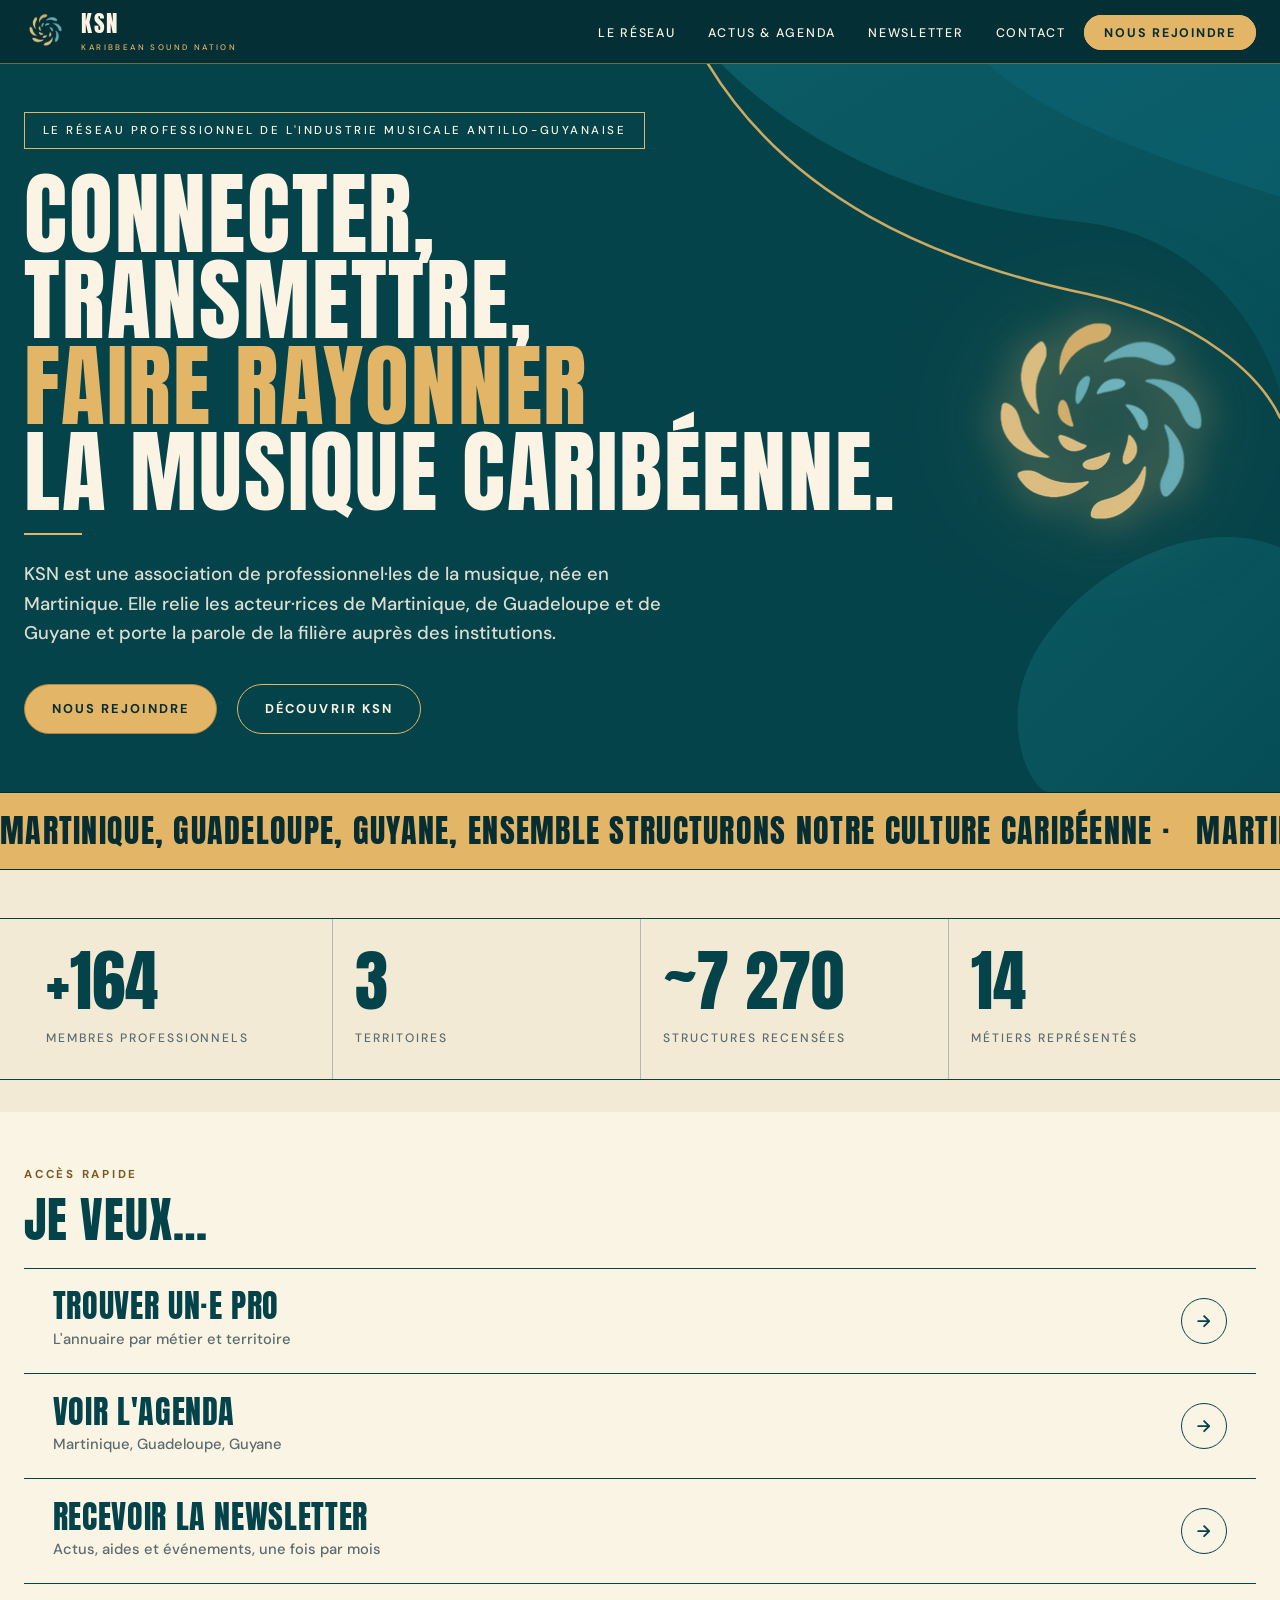
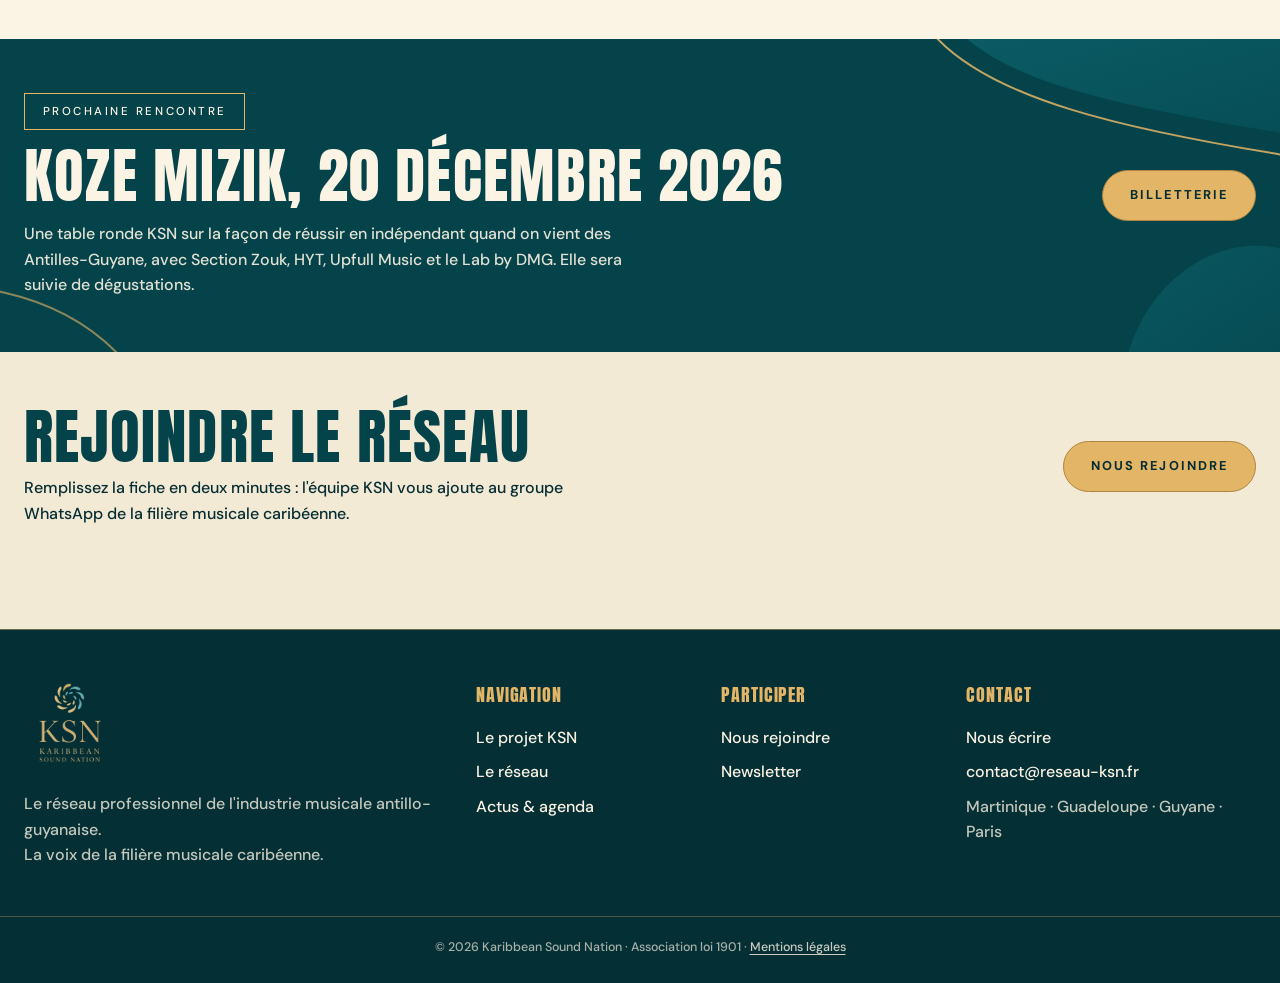
==== commit 5f0538cd: "Agenda : CNM, SPEDIDAM et ADAMI, Marché des musiques caribéennes, dans l'ordre chronologique Co-Auth" ====
--- a/index.html
+++ b/index.html
@@ -11,7 +11,7 @@
 <link rel="preconnect" href="https://fonts.googleapis.com">
 <link rel="preconnect" href="https://fonts.gstatic.com" crossorigin>
 <link href="https://fonts.googleapis.com/css2?family=Anton&family=DM+Sans:wght@500;700&display=swap" rel="stylesheet">
-<link rel="stylesheet" href="css/style.css?v=20261119e">
+<link rel="stylesheet" href="css/style.css?v=20261119f">
 <!-- Statistiques de visites Vercel (sans cookie) -->
 <script>window.va=window.va||function(){(window.vaq=window.vaq||[]).push(arguments);};</script>
 <script defer src="/_vercel/insights/script.js"></script>
@@ -151,6 +151,6 @@
   <div class="foot-bottom">© 2026 Karibbean Sound Nation · Association loi 1901 · <a href="mentions-legales.html">Mentions légales</a></div>
 </footer>
 
-<script src="js/main.js?v=20261119e"></script>
+<script src="js/main.js?v=20261119f"></script>
 </body>
 </html>
--- a/css/style.css
+++ b/css/style.css
@@ -655,6 +655,12 @@
 .event .tag { margin-bottom: .5rem; }
 .event h3 { margin: 0 0 .25rem; }
 .event p { font-size: .92rem; color: var(--muted); }
+.event p.event-meta { font-weight: 700; color: var(--teal); margin: 0 0 .35rem; }
+.event-steps { list-style: none; margin: .8rem 0 0; padding: 0; display: grid; gap: .45rem; font-size: .92rem; }
+.event-steps li { display: flex; flex-wrap: wrap; align-items: baseline; gap: .15rem .6rem; color: var(--ink); }
+.event-steps li span { font-weight: 700; color: var(--teal); min-width: 9.5rem; }
+.event-steps a.more { font-size: .82rem; }
+@media (max-width: 600px) { .event-steps li span { flex-basis: 100%; } }   /* téléphone : la date au-dessus du lieu, partout pareil */
 .event.past { background: transparent; border-style: dashed; }
 .event.past:hover { translate: none; box-shadow: none; }
 .event.past .event-date b { color: var(--muted); }
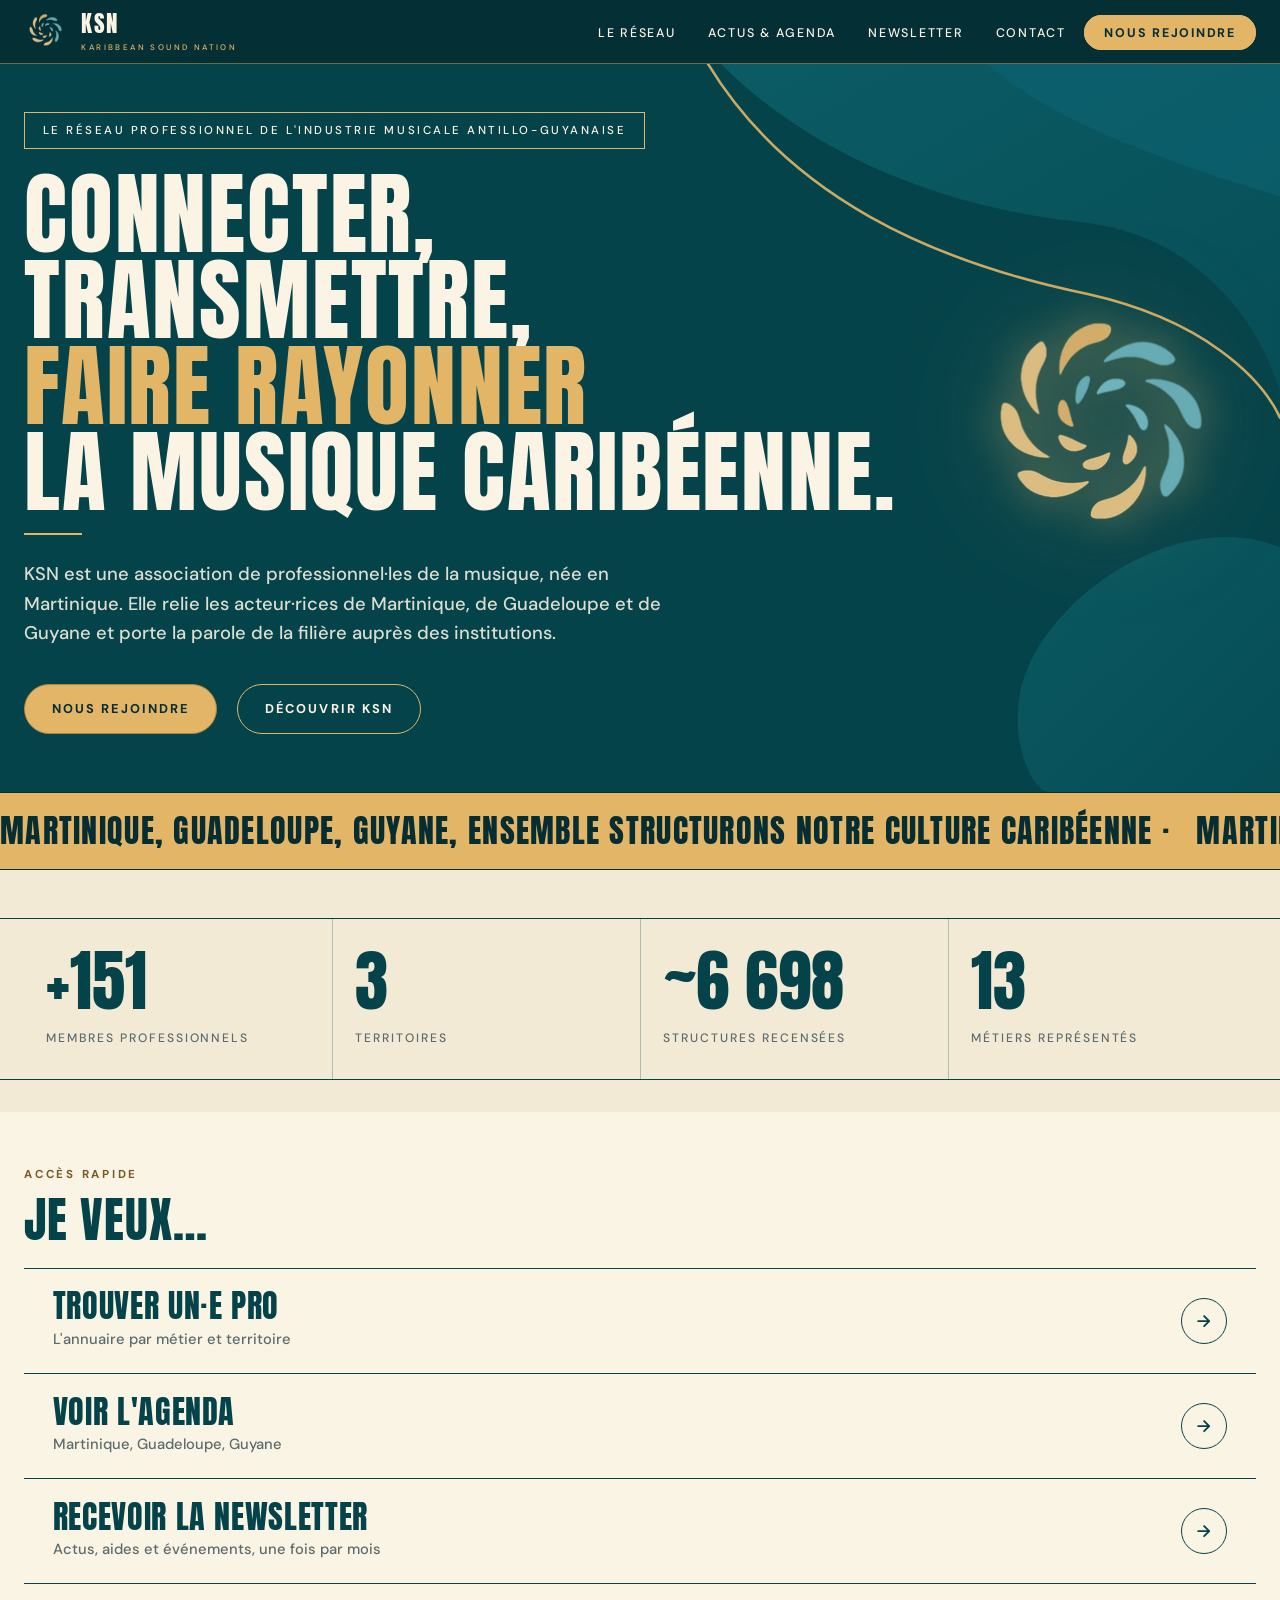
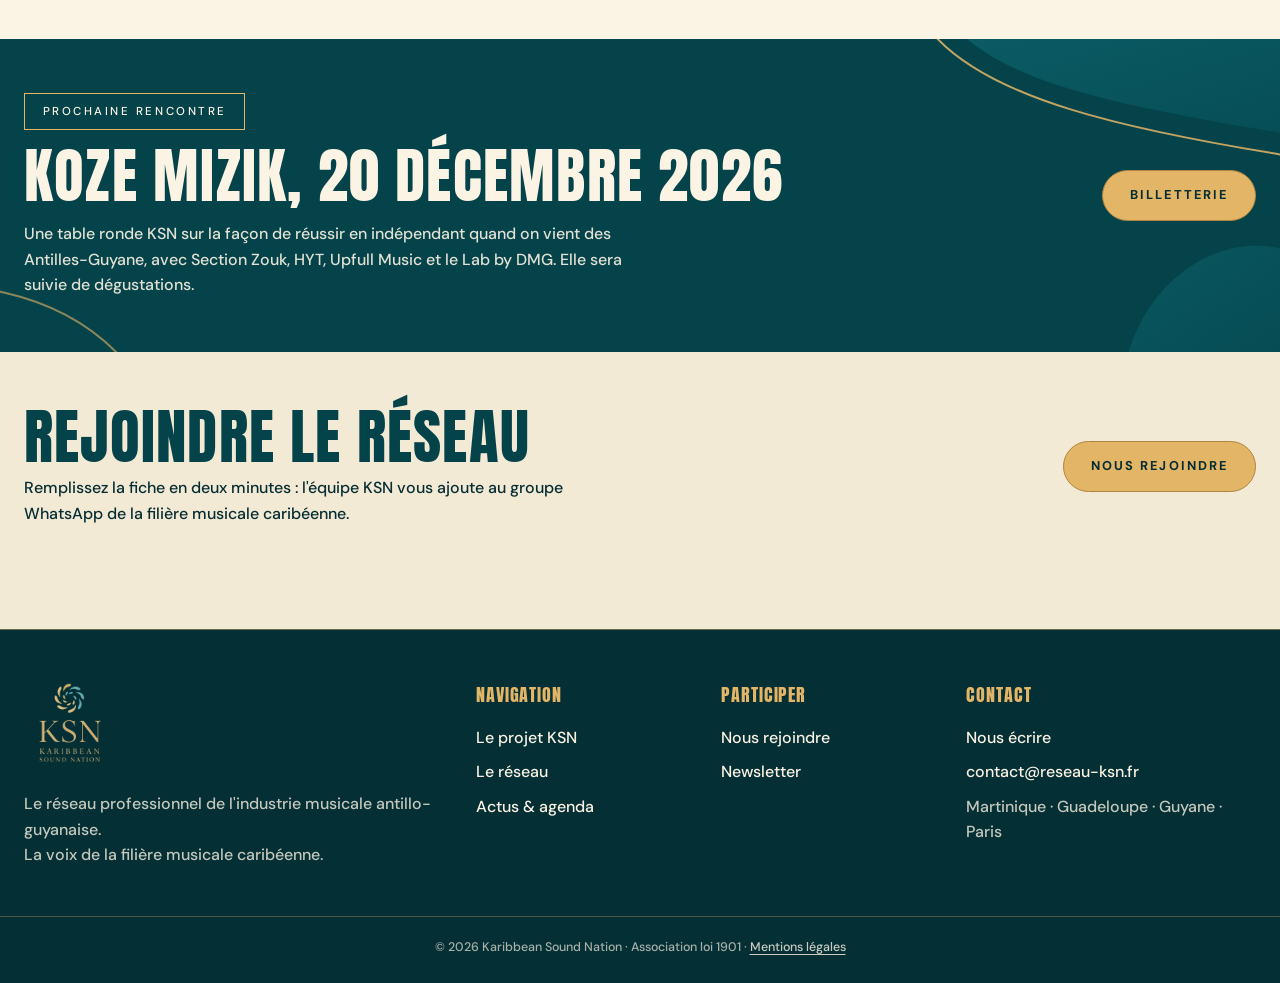
==== commit c842e1e2: "Mobile : bouton du menu aligné sur la marge droite de la page Co-Authored-By: Claude Sonnet 5.5 <nor" ====
--- a/index.html
+++ b/index.html
@@ -11,7 +11,7 @@
 <link rel="preconnect" href="https://fonts.googleapis.com">
 <link rel="preconnect" href="https://fonts.gstatic.com" crossorigin>
 <link href="https://fonts.googleapis.com/css2?family=Anton&family=DM+Sans:wght@500;700&display=swap" rel="stylesheet">
-<link rel="stylesheet" href="css/style.css?v=20261119f">
+<link rel="stylesheet" href="css/style.css?v=20261119h">
 <!-- Statistiques de visites Vercel (sans cookie) -->
 <script>window.va=window.va||function(){(window.vaq=window.vaq||[]).push(arguments);};</script>
 <script defer src="/_vercel/insights/script.js"></script>
@@ -151,6 +151,6 @@
   <div class="foot-bottom">© 2026 Karibbean Sound Nation · Association loi 1901 · <a href="mentions-legales.html">Mentions légales</a></div>
 </footer>
 
-<script src="js/main.js?v=20261119f"></script>
+<script src="js/main.js?v=20261119h"></script>
 </body>
 </html>
--- a/css/style.css
+++ b/css/style.css
@@ -855,7 +855,7 @@
   @supports not ((backdrop-filter: blur(1px)) or (-webkit-backdrop-filter: blur(1px))) {
     header::before { background: rgba(4, 47, 53, .97); }
   }
-  .nav { height: 54px; padding-top: 0; padding-bottom: 0; }
+  .nav { height: 54px; padding-top: 0; padding-bottom: 0; gap: 0; }   /* gap 0 : le <nav> du menu (plein écran) est vide dans la barre */
   .brand img { height: 34px; }
   /* La barre flotte au-dessus du héro (qui remonte dessous) : c'est ce qui rend le verre dépoli visible */
   :root { --hdr: calc(54px + env(safe-area-inset-top)); }
@@ -866,6 +866,7 @@
   /* Burger : deux traits qui se croisent en croix, sans cadre */
   .burger {
     width: 44px; height: 44px; font-size: 0; border: 0; border-radius: 50%; background: none;
+    margin-left: auto; margin-right: -12px;   /* tout à droite : les traits (12 px de marge intérieure) s'alignent sur la marge droite de la page */
     -webkit-tap-highlight-color: transparent;
   }
   .burger::before, .burger::after {
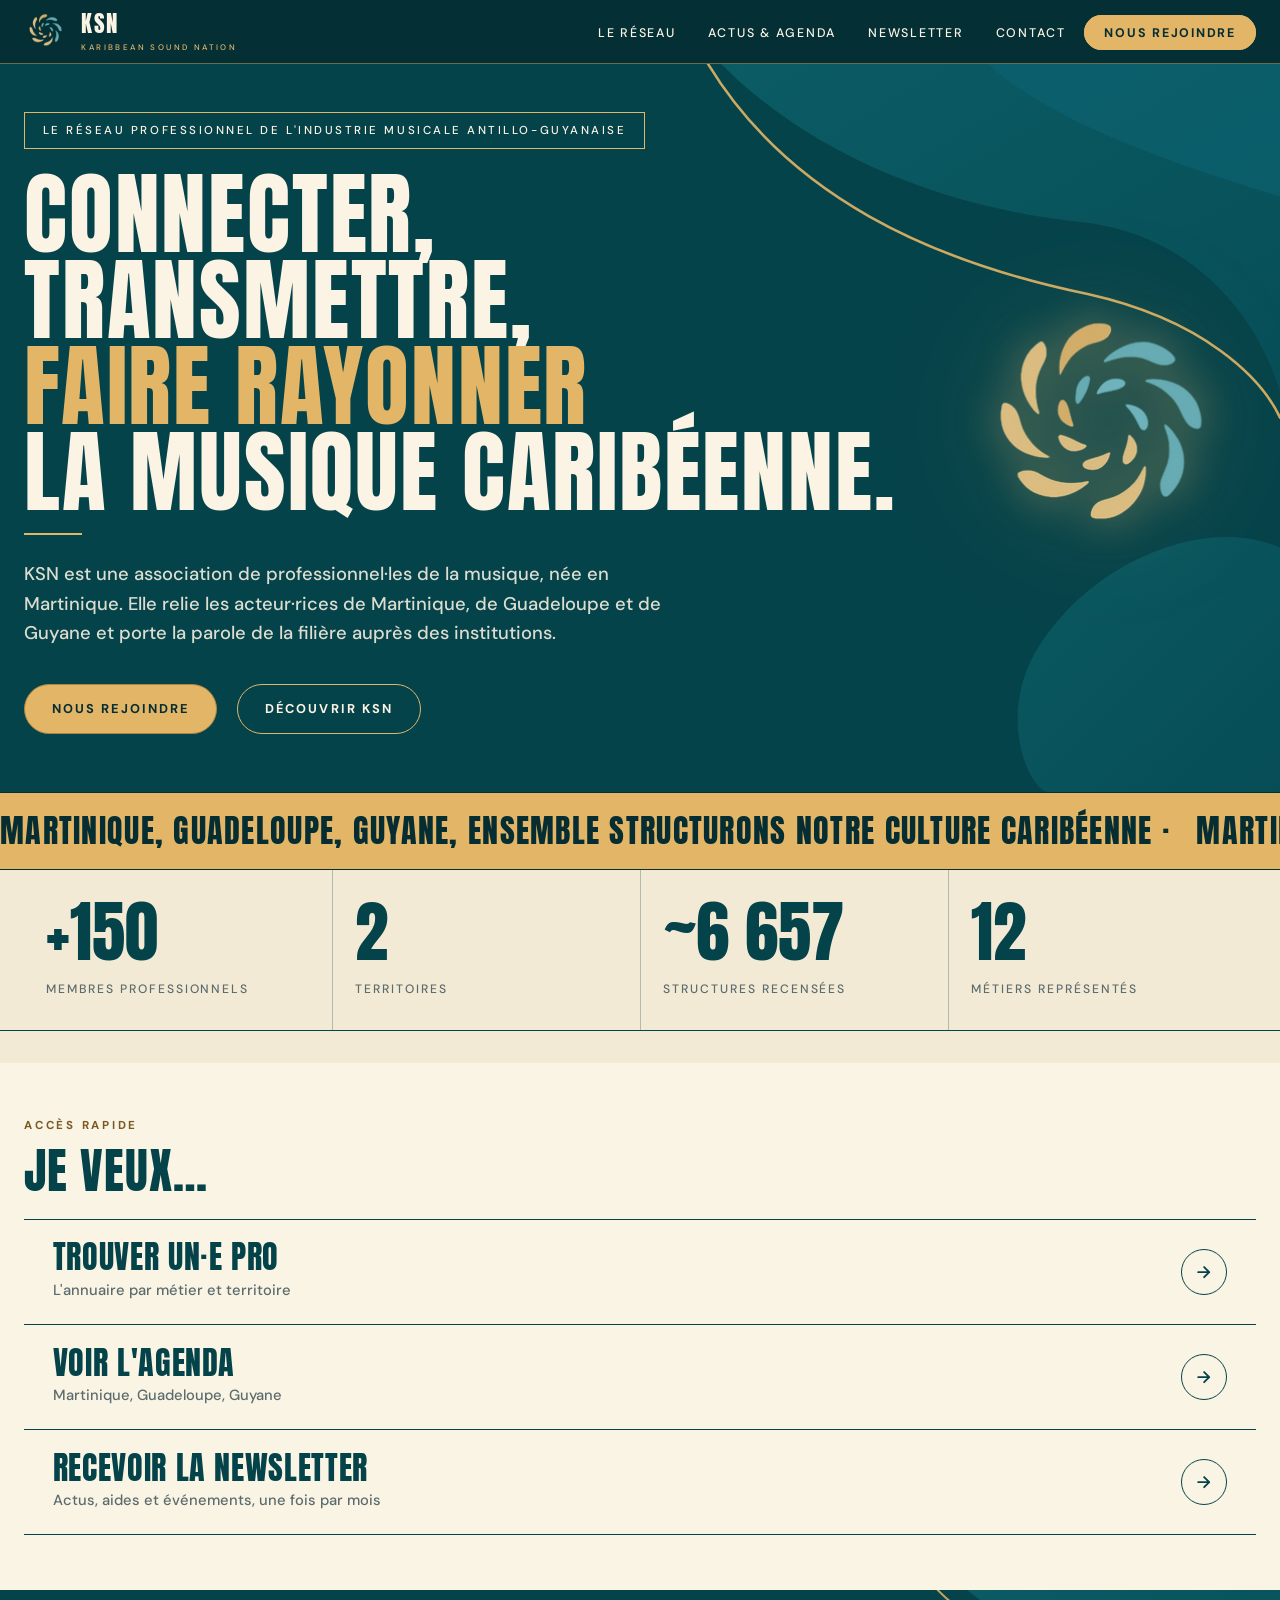
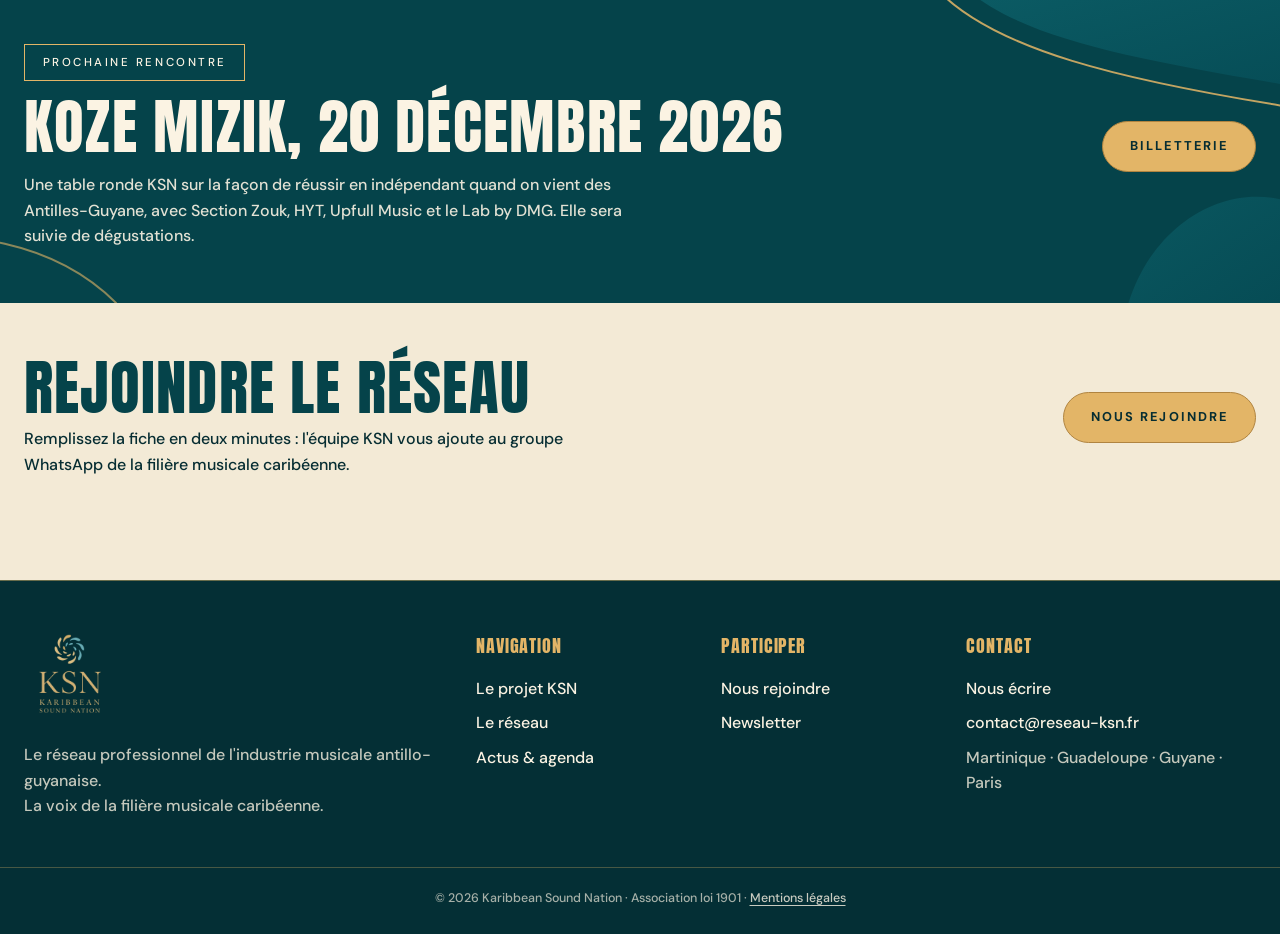
==== commit c13709bd: "Accueil : plus d'espace entre le bandeau défilant et les chiffres clés Co-Authored-By: Claude Sonnet" ====
--- a/index.html
+++ b/index.html
@@ -11,7 +11,7 @@
 <link rel="preconnect" href="https://fonts.googleapis.com">
 <link rel="preconnect" href="https://fonts.gstatic.com" crossorigin>
 <link href="https://fonts.googleapis.com/css2?family=Anton&family=DM+Sans:wght@500;700&display=swap" rel="stylesheet">
-<link rel="stylesheet" href="css/style.css?v=20261119h">
+<link rel="stylesheet" href="css/style.css?v=20261119i">
 <!-- Statistiques de visites Vercel (sans cookie) -->
 <script>window.va=window.va||function(){(window.vaq=window.vaq||[]).push(arguments);};</script>
 <script defer src="/_vercel/insights/script.js"></script>
@@ -151,6 +151,6 @@
   <div class="foot-bottom">© 2026 Karibbean Sound Nation · Association loi 1901 · <a href="mentions-legales.html">Mentions légales</a></div>
 </footer>
 
-<script src="js/main.js?v=20261119h"></script>
+<script src="js/main.js?v=20261119i"></script>
 </body>
 </html>
--- a/css/style.css
+++ b/css/style.css
@@ -229,6 +229,9 @@
   display: grid; grid-template-columns: repeat(4, 1fr);
   border-top: 1.5px solid var(--teal); border-bottom: 1.5px solid var(--teal);
 }
+/* Juste sous le bandeau or : pas d'espace entre les deux, le filet du bandeau fait office de filet du haut */
+.marquee + .stats { padding-top: 0; }
+.marquee + .stats .stats-grid { border-top: 0; }
 .stat { padding: 1.8rem 1.4rem; border-left: 1px solid var(--line); }
 .stat:first-child { border-left: 0; }
 .stat b {
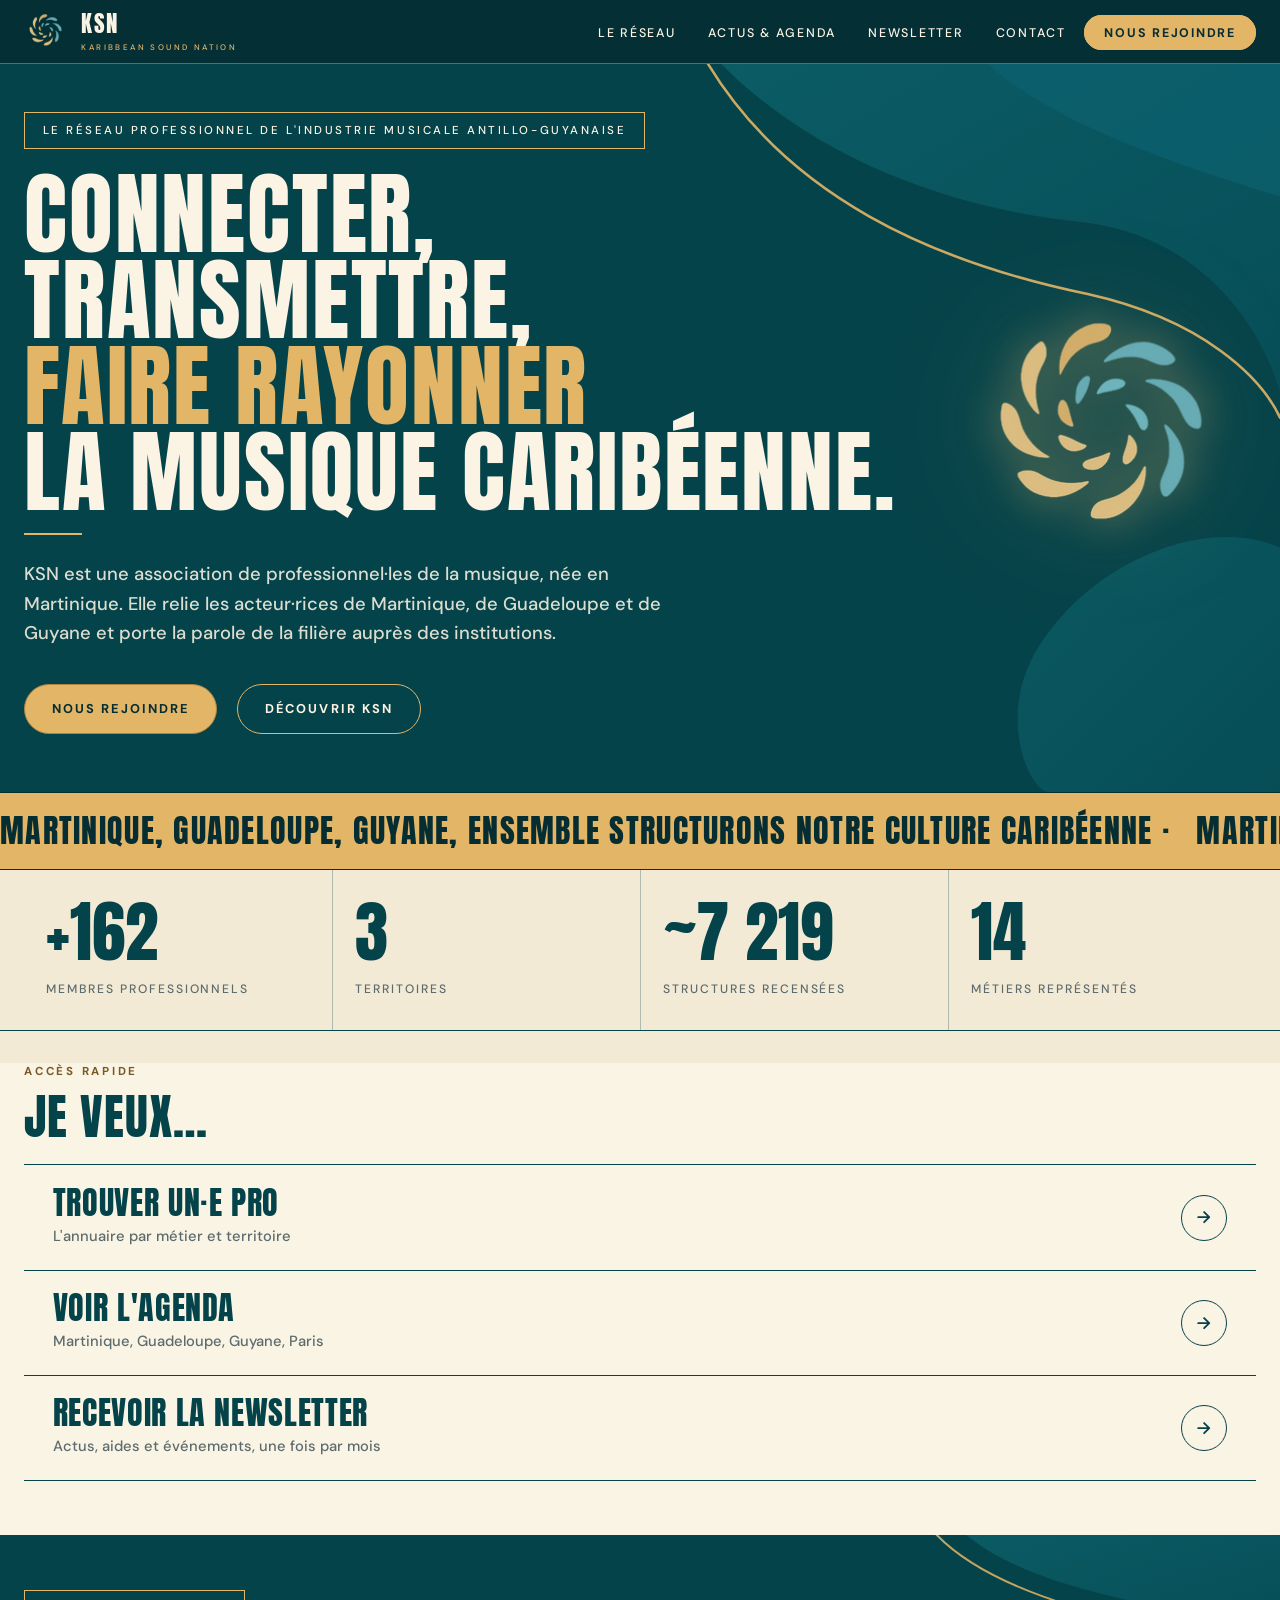
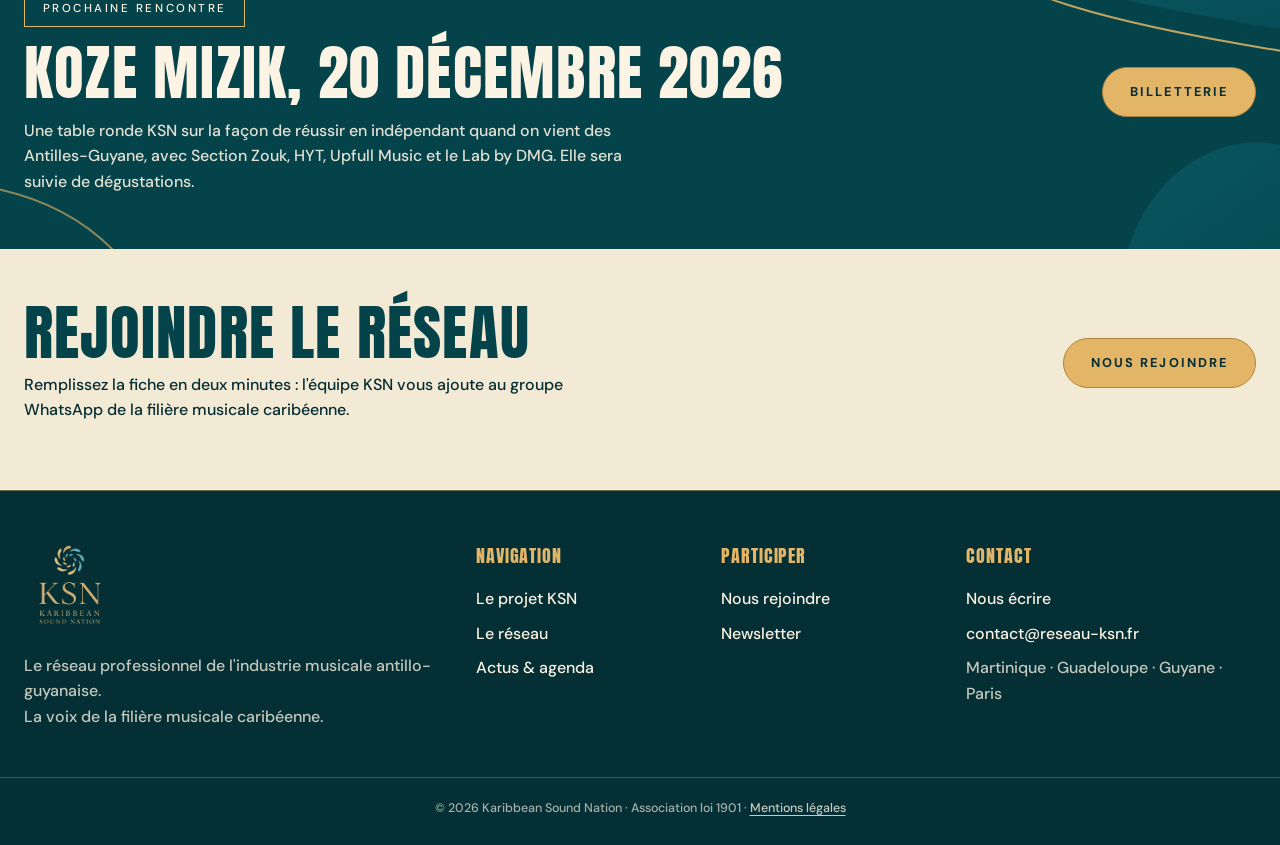
==== commit 1310c4cb: "Accueil : espaces réduits autour de « Je veux… » et du bandeau d'adhésion, Paris ajouté à « Voir l'a" ====
--- a/index.html
+++ b/index.html
@@ -11,7 +11,7 @@
 <link rel="preconnect" href="https://fonts.googleapis.com">
 <link rel="preconnect" href="https://fonts.gstatic.com" crossorigin>
 <link href="https://fonts.googleapis.com/css2?family=Anton&family=DM+Sans:wght@500;700&display=swap" rel="stylesheet">
-<link rel="stylesheet" href="css/style.css?v=20261119i">
+<link rel="stylesheet" href="css/style.css?v=20261119j">
 <!-- Statistiques de visites Vercel (sans cookie) -->
 <script>window.va=window.va||function(){(window.vaq=window.vaq||[]).push(arguments);};</script>
 <script defer src="/_vercel/insights/script.js"></script>
@@ -79,7 +79,7 @@
         <a class="seek" href="actus.html#agenda">
           <span class="seek-body">
             <span class="seek-name">Voir l'agenda</span>
-            <span class="seek-desc">Martinique, Guadeloupe, Guyane</span>
+            <span class="seek-desc">Martinique, Guadeloupe, Guyane, Paris</span>
           </span>
           <span class="seek-arrow" aria-hidden="true"><svg viewBox="0 0 24 24" focusable="false"><path d="M5 12h13M12 6l6 6-6 6" fill="none" stroke="currentColor" stroke-width="2.2" stroke-linecap="round" stroke-linejoin="round"/></svg></span>
         </a>
@@ -151,6 +151,6 @@
   <div class="foot-bottom">© 2026 Karibbean Sound Nation · Association loi 1901 · <a href="mentions-legales.html">Mentions légales</a></div>
 </footer>
 
-<script src="js/main.js?v=20261119i"></script>
+<script src="js/main.js?v=20261119j"></script>
 </body>
 </html>
--- a/css/style.css
+++ b/css/style.css
@@ -268,6 +268,7 @@
 
 /* ---------- Liste éditoriale « Je veux… » ---------- */
 .seeking { background: var(--paper); color: var(--teal); }
+.stats + .seeking { padding-top: 0; }   /* pas d'espace au-dessus de « Je veux… » : les chiffres clés ont déjà leur marge du bas */
 .seeking-eyebrow {
   font-size: .72rem; font-weight: 700; text-transform: uppercase;
   letter-spacing: .24em; color: var(--gold-ink); margin-bottom: .8rem;
@@ -342,6 +343,7 @@
 .band-gold .ksn-form { flex: 0 1 460px; margin: 0; }
 /* Variante claire (accueil) : fond crème pour alterner avec le bandeau sombre au-dessus */
 .band-gold.band-beige { background: var(--pumice); color: var(--ink); }
+.band-gold.band-beige { padding-bottom: 1.2rem; }   /* bandeau d'adhésion de l'accueil : peu d'espace sous le bouton, avant le pied de page */
 
 /* ---------- Piliers ---------- */
 .pillar { text-align: left; padding: 2.2rem; }
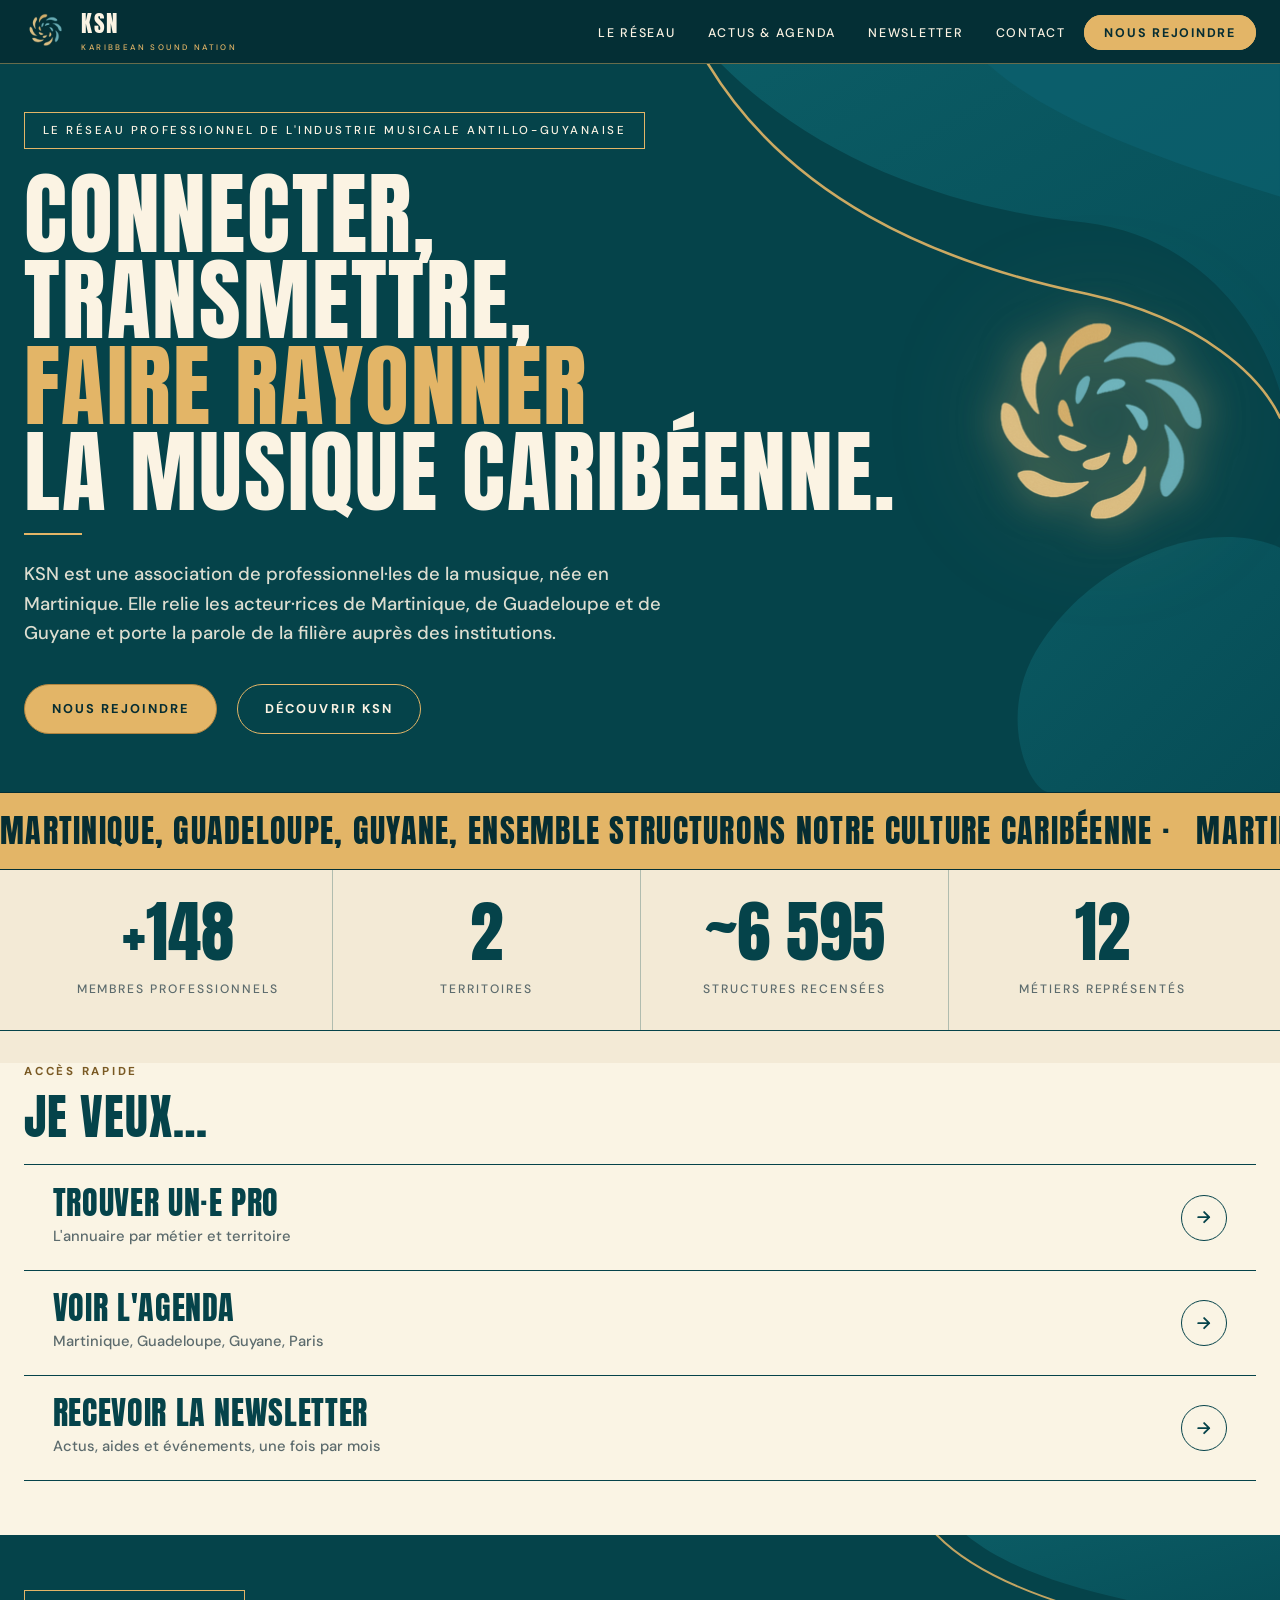
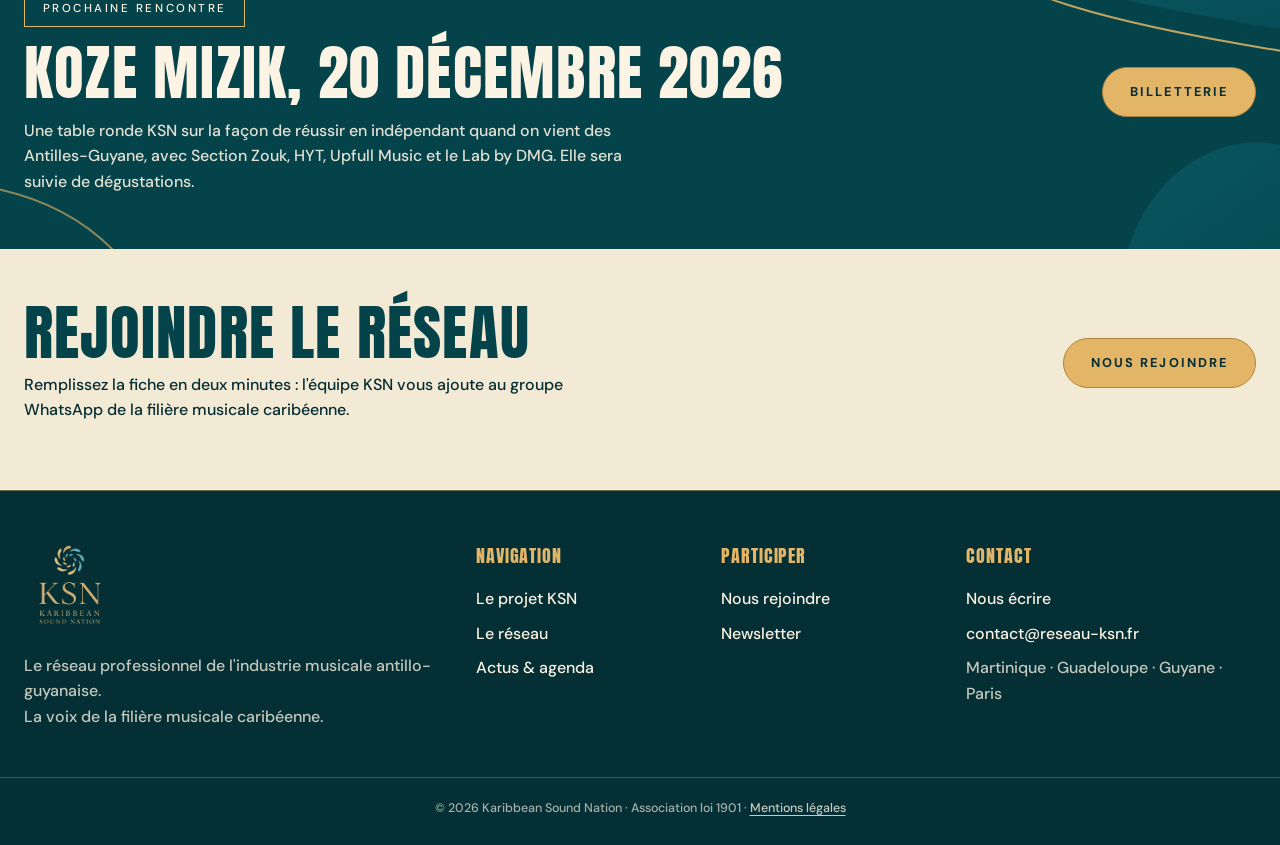
==== commit bf0435cc: "Accueil : chiffres clés centrés Co-Authored-By: Claude Sonnet 5.5 <noreply@anthropic.com>" ====
--- a/index.html
+++ b/index.html
@@ -11,7 +11,7 @@
 <link rel="preconnect" href="https://fonts.googleapis.com">
 <link rel="preconnect" href="https://fonts.gstatic.com" crossorigin>
 <link href="https://fonts.googleapis.com/css2?family=Anton&family=DM+Sans:wght@500;700&display=swap" rel="stylesheet">
-<link rel="stylesheet" href="css/style.css?v=20261119j">
+<link rel="stylesheet" href="css/style.css?v=20261119k">
 <!-- Statistiques de visites Vercel (sans cookie) -->
 <script>window.va=window.va||function(){(window.vaq=window.vaq||[]).push(arguments);};</script>
 <script defer src="/_vercel/insights/script.js"></script>
@@ -151,6 +151,6 @@
   <div class="foot-bottom">© 2026 Karibbean Sound Nation · Association loi 1901 · <a href="mentions-legales.html">Mentions légales</a></div>
 </footer>
 
-<script src="js/main.js?v=20261119j"></script>
+<script src="js/main.js?v=20261119k"></script>
 </body>
 </html>
--- a/css/style.css
+++ b/css/style.css
@@ -232,7 +232,7 @@
 /* Juste sous le bandeau or : pas d'espace entre les deux, le filet du bandeau fait office de filet du haut */
 .marquee + .stats { padding-top: 0; }
 .marquee + .stats .stats-grid { border-top: 0; }
-.stat { padding: 1.8rem 1.4rem; border-left: 1px solid var(--line); }
+.stat { padding: 1.8rem 1.4rem; border-left: 1px solid var(--line); text-align: center; }
 .stat:first-child { border-left: 0; }
 .stat b {
   font-family: var(--display); font-weight: 400; font-size: clamp(2.8rem, 5.2vw, 4.4rem);
